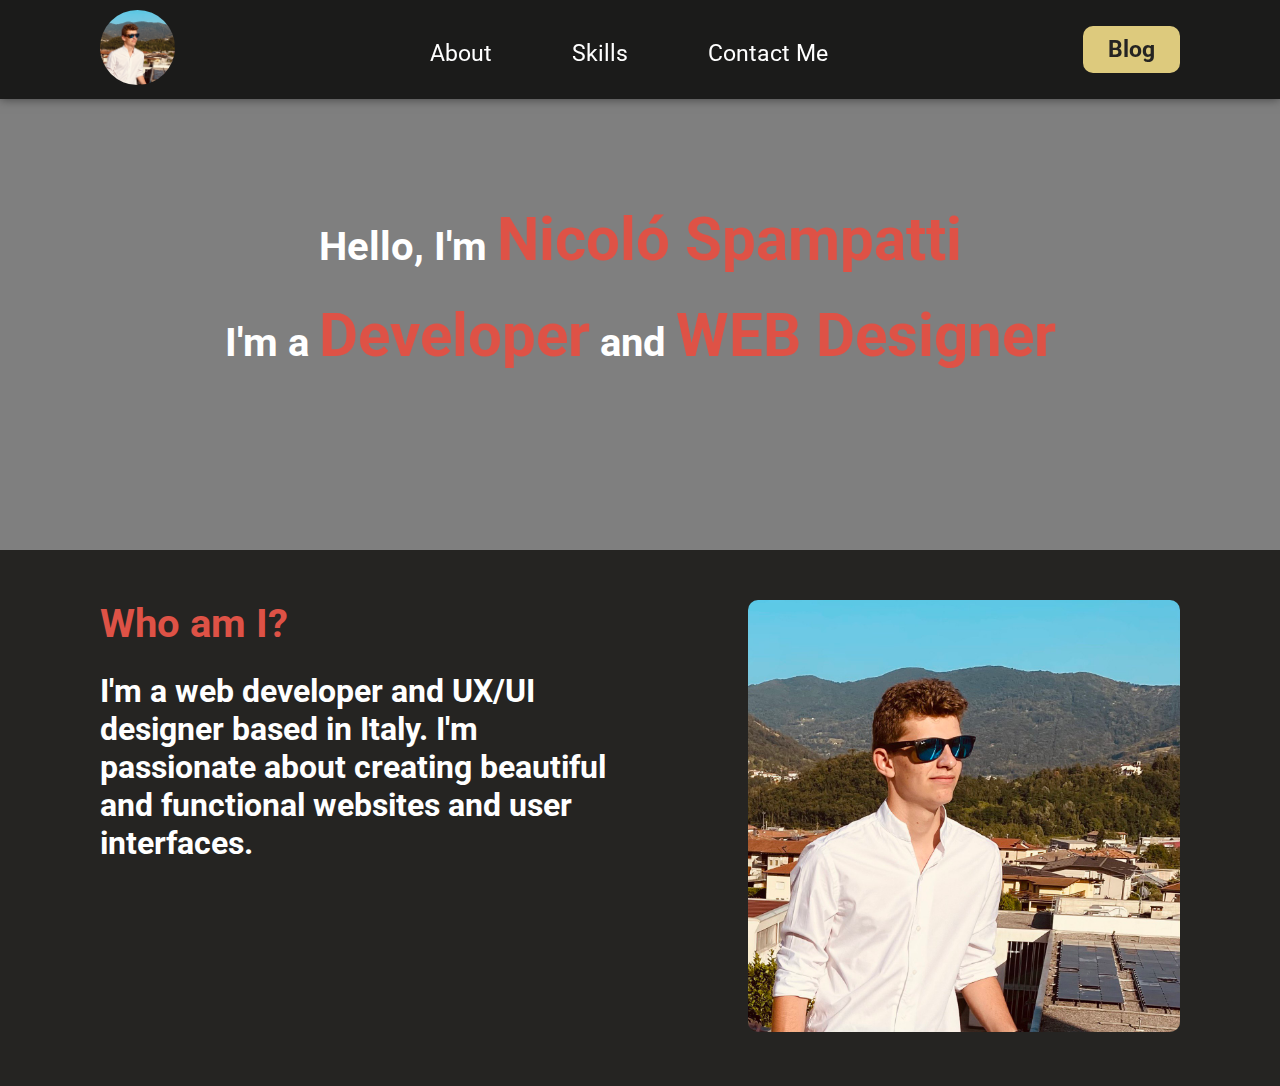
==== index.html @ 799b4be4 "Add files via upload" ====
<!DOCTYPE html>
<html lang="en">
<head>
    <meta charset="UTF-8">
    <meta http-equiv="X-UA-Compatible" content="IE=edge">
    <meta name="viewport" content="width=device-width, initial-scale=1.0">
    <title>Portfolio</title>

    <!--CSS Stylesheet-->
    <link rel="stylesheet" href="./style.css">
    <link rel="preconnect" href="https://fonts.googleapis.com">
    <link rel="preconnect" href="https://fonts.gstatic.com" crossorigin>
    <link href="https://fonts.googleapis.com/css2?family=Roboto:ital,wght@0,100;0,300;0,400;0,500;0,700;0,900;1,100;1,300;1,400;1,500;1,700;1,900&display=swap" rel="stylesheet">
    
    
</head>
<body>
    
    <div class="header">
        <div class="header-content">
            <div class="header-logo">
                <img src="./assets/IMG/profile.jpg" alt="profile pictures">
            </div>

            

            <div class="header-link">
                <h1><a href="">About</a></h1>
                <h1><a href="">Skills</a></h1>
                <h1><a href="">Contact Me</a></h1>
            </div>
            <div class="header-btn">
                <a href="">Blog</a>
            </div>
            
        </div>

        <h1 class="header-title">PORTFOLIO</h1>
        <div class="menu-btn">
            <div class="menu-btn_burger"></div>
        </div>
        <!--javascript open id to burger-->
        
        

        </div>
    </div>

    <!--Burger responsive-->
    <div class="full-menu">
        <div class="menu-links">
            <h1><a href="">About</a></h1>
            <h1><a href="">Skills</a></h1>
            <h1><a href="">Contact Me</a></h1>
            <h1><a href="">Blog</a></h1>
        </div>
    </div>

    

    <!--Page content-->
    <div class="container">
        <div class="hero">
            <!--Hero video-->
            <video autoplay loop muted>
                <source src="./assets/video/hero.mp4" type="video/mp4">
            </video>
            <div class="dark-blur"></div>
            <div class="hero-content">
                <h1>Hello, I'm <span id="important">Nicoló Spampatti</span></h1>
                <h1>I'm a <span id="important">Developer</span> and <span id="important">WEB Designer</span></h1>
            </div>
        </div>

        <div class="page-content" id="second" >
            <div class="about">
                <div class="about-left">
                    <h1 id="about-title">Who am I?</h1>
                    <h1 id="about-txt">
                        I'm a web developer and UX/UI designer based in Italy. I'm passionate about creating beautiful and functional websites and user interfaces.
                    </h1>
                </div>
                <div class="about-right">
                    <img src="./assets/IMG/profile.jpg" alt="profile pictures">
                </div>
            </div> 
        </div>
    </div>
    <script src="./main.js"></script>

</body>
</html>
---- style.css ----
*{
    margin: 0px;
    padding: 0px;
    font-family: 'Roboto', sans-serif;

    --red-color: #DE5246;
    --dark-black-color: #1b1b1a;
    --black-color: #252422;
    --yellow-color: #DDCA7D;
    --blue-color: #4285F4;
}

a{
    text-decoration: none;
}

.header{
    background-color: var(--dark-black-color);
    width: 100%;
    justify-content: space-between;
    align-items: center;
    position: fixed;
    z-index: 5;
    /*box shadow*/
    box-shadow: 0px 0px 10px rgba(0,0,0,0.5);
}

.header-content{
    padding: 10px 200px;
    display: flex;
    justify-content: space-between;
    align-items: center;

}

.header-link{
    display: flex;
    align-items: center;
}


.header-link a {
    color: #fff;
    font-size: 23px;
    font-weight: 400;
    margin: 0px 40px;
}

.header-link a:hover{
    border-bottom: 3px solid var(--red-color);
}

.header-logo img{
    width: 75px;
    height: 75px;
    border-radius: 50%;
}

.header-btn a{
    transition: 200ms;
    padding: 10px 25px;
    background-color: var(--yellow-color);
    color: var(--black-color);
    border-radius: 10px;
    font-size: 23px;
    font-weight: bold;
}

.header-btn a:hover{
    transition: 200ms;
    background-color: var(--red-color);
    color: #fff;
}

.menu-btn{
    display: none;
}

.header-title{
    display: none;
}

.full-menu{
    display: none;
}

/*Page content*/
.container{
    width: 100%;
    background-color: var(--black-color);
    position: absolute;
}

.hero video{
    width: 100%;
    height: 600px;
    object-fit: cover;
    position: absolute;
    z-index: 0;
    filter: blur(8px);
    -webkit-filter: blur(8px);
}

.dark-blur{
    position: absolute;
    z-index: 1;
    width: 100%;
    height: 600px;
    background-color: rgba(0,0,0,0.5);
}

.hero-content{
    width: 100%;
    height: 600px;
    position: absolute;
    z-index: 3;
    display: flex;
    justify-content: center;
    align-items: center;
    color: #fff;
    flex-direction: column;
}

.hero-content h1{
    font-size: 40px;
    margin-bottom: 25px;
}
#important{
    font-size: 60px;
    font-weight: bold;
    color: var(--red-color);
    
}
#second{
    position: absolute;
    z-index: 3;
    margin-top: 550px;
    background-color: var(--black-color);
    color: #fff;
}

.page-content{
    padding: 10px 200px;
}

#black{
    background-color: var(--black-color);
    color: #fff;
}

.about{
    padding: 40px 0px;
    display: flex;
    justify-content: space-between;
}

.about #about-title{
    font-size: 40px;
    font-weight: bold;
    margin-bottom: 25px;
    color: var(--red-color);
}

.about-left{
    width: 50%;
}

.about-right{
    width: 50%;
    text-align: right;
}

.about-right img{
    object-fit: cover;
    width: 80%;
    height: auto;
    border-radius: 10px;	
}

@media screen and (max-width: 1300px) {
    .header-content{
        padding: 10px 100px;
    }

    .page-content{
        padding: 10px 100px;
    }
}

@media screen and (max-width: 1150px) {
    .header-content{
        padding: 10px 20px;
    }

    .page-content{
        padding: 10px 20px;
    }

    .hero-content h1{
        font-size: 30px;
    }

    #important{
        font-size: 50px;
    }

    h1{
        font-size: 30px;
    }
}

@media screen and (max-width: 900px){

    .header{
        display: flex;
        justify-content: space-between;
    }

    .header-content{
        padding: 10px 20px;
    }

    .page-content{
        padding: 10px 20px;
    }

    .header-title{
        display: block;
        color: #fff;
        width: 100%;
        text-align: center;
    }

    .header-link{
        display: none;
    }
    .header-btn{
        display: none;
    }

    .menu-btn{
        display: block;
        display: flex;
        justify-content: center;
        align-items: center;
        width: 80px;
        height: 80px;
        cursor: pointer;
        transition: all .5s ease-in-out;
        margin-right: 20px;
    }

    .menu-btn_burger{
        width: 50px;
        height: 6px;
        background-color: var(--yellow-color);
        border-radius: 5px;
        transition: all .5s ease-in-out;
    }

    .menu-btn_burger::before,
    .menu-btn_burger::after{
        content: '';
        position: absolute;
        width: 50px;
        height: 6px;
        background-color: var(--yellow-color);
        border-radius: 5px;
        transition: all .5s ease-in-out;
    }

    .menu-btn_burger::before{
        transform: translateY(-16px);
    }

    .menu-btn_burger::after{
        transform: translateY(16px);
    }

    /*ANIMATION*/
    .menu-btn.open .menu-btn_burger{
        transform: translateX(-50px);
        background: transparent;
    }

    .menu-btn.open .menu-btn_burger::before{
        transform: rotate(45deg) translate(35px, -35px);
    }

    .menu-btn.open .menu-btn_burger::after{
        transform: rotate(-45deg) translate(35px, 35px);
    }

    .full-menu.open{

        display: block;
        position: relative;
        z-index: 4;
        width: 100%;
        height: 100vh;
        background-color: var(--yellow-color);
        animation: fadeIn 300ms;
        text-align: center;
    }

    .menu-links{
        display: flex;
        align-items: center;
        justify-content: center;
        width: 100%;
        height: 100vh;
        flex-direction: column;
        transition: all .5s ease-in-out;
    }

    .container.hide{
        display: none;
    }

    .container.hide #second{
        display: none;
    }

    .menu-links h1{
        margin: 20px 0px;
        font-size: 30px;
    }

    .menu-links a{
        color: var(--black-color);
    }

    @keyframes fadeIn{
        from{
            background-color: var(--black-color);
        }
        to{
            background-color: var(--yellow-color);
        }
    }
    

    /*page content*/
    .hero-content{
        height: 450px;
    }

    .hero video{
        height: 400px;
    }

    .hero .dark-blur{
        height: 400px;
    }

    #second{
        margin-top: 360px;
    }

    .hero-content h1{
        font-size: 20px;
    }

    #important{
        font-size: 24px;
    }
    
    h1{
        /*font size responsive */
        font-size: 20px;

    }

    .about{
        display: flex;
        flex-direction: column;
    }

    .about-left{
        width: 100%;
        text-align: justify;
    }

    .about-left #about-title{
        
        font-size: 40px;
    }

    .about-left #about-txt{
        font-size: 25px;
    }

    .about-right{
        width: 100%;
        text-align: center;
        margin-top: 20px;
    }

}
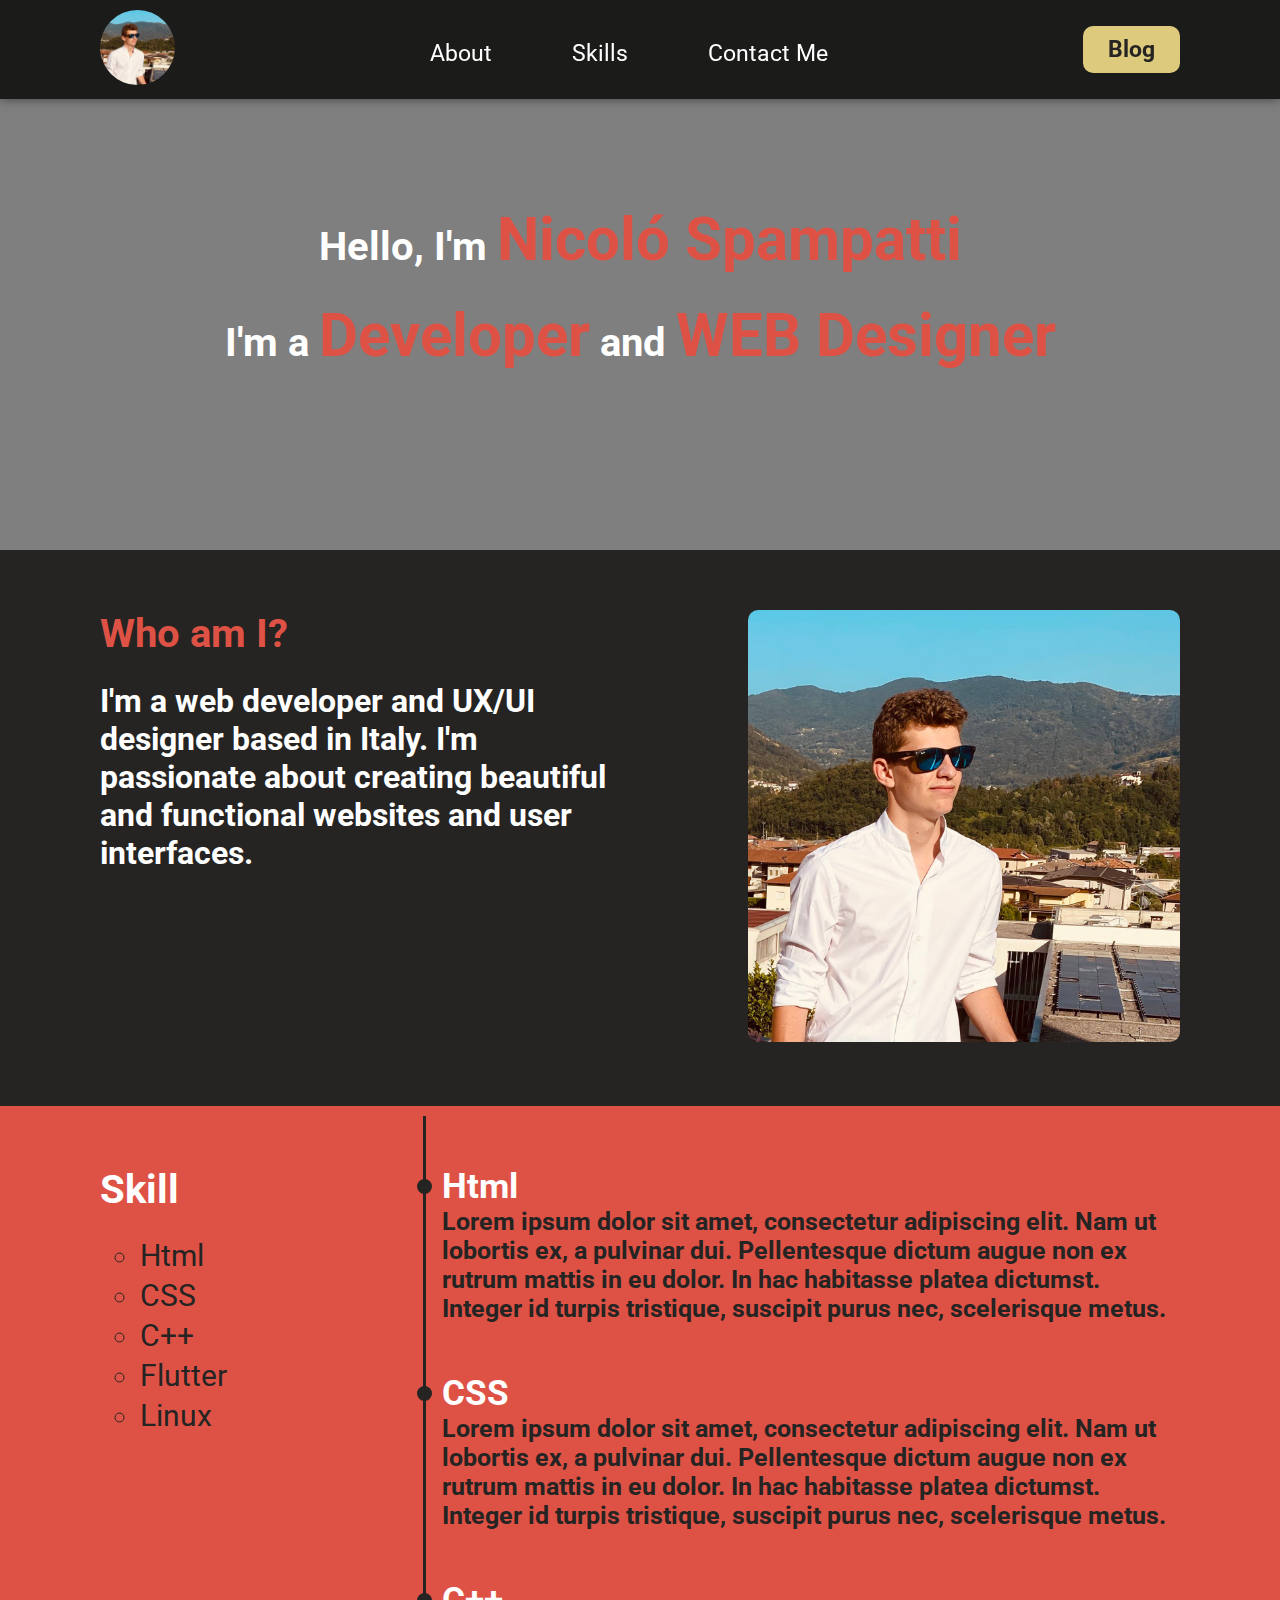
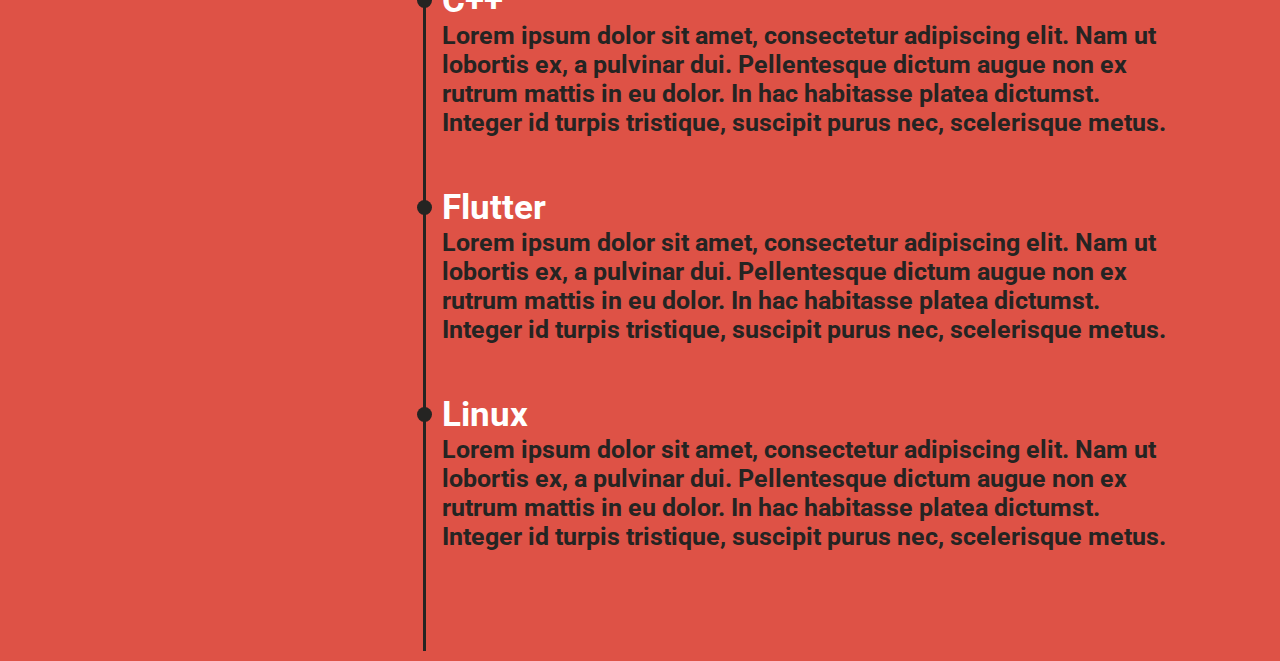
==== commit 411127a6: "added skill container" ====
--- a/index.html
+++ b/index.html
@@ -59,20 +59,20 @@
     
 
     <!--Page content-->
+    <div class="hero">
+        <!--Hero video-->
+        <video autoplay loop muted>
+            <source src="./assets/video/hero.mp4" type="video/mp4">
+        </video>
+        <div class="dark-blur"></div>
+        <div class="hero-content">
+            <h1>Hello, I'm <span id="important">Nicoló Spampatti</span></h1>
+            <h1>I'm a <span id="important">Developer</span> and <span id="important">WEB Designer</span></h1>
+        </div>
+    </div>
+
     <div class="container">
-        <div class="hero">
-            <!--Hero video-->
-            <video autoplay loop muted>
-                <source src="./assets/video/hero.mp4" type="video/mp4">
-            </video>
-            <div class="dark-blur"></div>
-            <div class="hero-content">
-                <h1>Hello, I'm <span id="important">Nicoló Spampatti</span></h1>
-                <h1>I'm a <span id="important">Developer</span> and <span id="important">WEB Designer</span></h1>
-            </div>
-        </div>
-
-        <div class="page-content" id="second" >
+        <div class="page-content" id="black">
             <div class="about">
                 <div class="about-left">
                     <h1 id="about-title">Who am I?</h1>
@@ -85,6 +85,67 @@
                 </div>
             </div> 
         </div>
+
+        <div class="page-content" id="red">
+            <div class="skill">
+                <div class="skill-left">
+                    <h1 id="skill-title">Skill</h1>
+                    <ul class="skill-menu">
+                        <li><a href="">Html</a></li>
+                        <li><a href="">CSS</a></li>
+                        <li><a href="">C++</a></li>
+                        <li><a href="">Flutter</a></li>
+                        <li><a href="">Linux</a></li>
+                    </ul>
+                </div>
+                <div class="skill-right">
+                    <div class="content-skill">
+                        <div class="skill-content-title">
+                            <div class="circle"></div>
+                            <h1>Html</h1>
+                        </div>
+                        
+                        <h1>Lorem ipsum dolor sit amet, consectetur adipiscing elit. Nam ut lobortis ex, a pulvinar dui. Pellentesque dictum augue non ex rutrum mattis in eu dolor. In hac habitasse platea dictumst. Integer id turpis tristique, suscipit purus nec, scelerisque metus.</h1>
+                    </div>
+
+                    <div class="content-skill">
+                        <div class="skill-content-title">
+                            <div class="circle"></div>
+                            <h1>CSS</h1>
+                        </div>
+                        
+                        <h1>Lorem ipsum dolor sit amet, consectetur adipiscing elit. Nam ut lobortis ex, a pulvinar dui. Pellentesque dictum augue non ex rutrum mattis in eu dolor. In hac habitasse platea dictumst. Integer id turpis tristique, suscipit purus nec, scelerisque metus.</h1>
+                    </div>
+
+                    <div class="content-skill">
+                        <div class="skill-content-title">
+                            <div class="circle"></div>
+                            <h1>C++</h1>
+                        </div>
+                        
+                        <h1>Lorem ipsum dolor sit amet, consectetur adipiscing elit. Nam ut lobortis ex, a pulvinar dui. Pellentesque dictum augue non ex rutrum mattis in eu dolor. In hac habitasse platea dictumst. Integer id turpis tristique, suscipit purus nec, scelerisque metus.</h1>
+                    </div>
+
+                    <div class="content-skill">
+                        <div class="skill-content-title">
+                            <div class="circle"></div>
+                            <h1>Flutter</h1>
+                        </div>
+                        
+                        <h1>Lorem ipsum dolor sit amet, consectetur adipiscing elit. Nam ut lobortis ex, a pulvinar dui. Pellentesque dictum augue non ex rutrum mattis in eu dolor. In hac habitasse platea dictumst. Integer id turpis tristique, suscipit purus nec, scelerisque metus.</h1>
+                    </div>
+
+                    <div class="content-skill">
+                        <div class="skill-content-title">
+                            <div class="circle"></div>
+                            <h1>Linux</h1>
+                        </div>
+                        
+                        <h1>Lorem ipsum dolor sit amet, consectetur adipiscing elit. Nam ut lobortis ex, a pulvinar dui. Pellentesque dictum augue non ex rutrum mattis in eu dolor. In hac habitasse platea dictumst. Integer id turpis tristique, suscipit purus nec, scelerisque metus.</h1>
+                    </div>
+                </div>
+            </div>
+        </div>
     </div>
     <script src="./main.js"></script>
 
--- a/style.css
+++ b/style.css
@@ -1,4 +1,4 @@
-*{
+* {
     margin: 0px;
     padding: 0px;
     font-family: 'Roboto', sans-serif;
@@ -10,11 +10,34 @@
     --blue-color: #4285F4;
 }
 
-a{
+::-webkit-scrollbar {
+    width: 12px;
+
+}
+
+/* Track */
+::-webkit-scrollbar-track {
+    background: var(--yellow-color);
+
+}
+
+/* Handle */
+::-webkit-scrollbar-thumb {
+    background: var(--dark-black-color);
+
+}
+
+/* Handle on hover */
+::-webkit-scrollbar-thumb:hover {
+    background: #000;
+}
+
+
+a {
     text-decoration: none;
 }
 
-.header{
+.header {
     background-color: var(--dark-black-color);
     width: 100%;
     justify-content: space-between;
@@ -22,10 +45,10 @@
     position: fixed;
     z-index: 5;
     /*box shadow*/
-    box-shadow: 0px 0px 10px rgba(0,0,0,0.5);
-}
-
-.header-content{
+    box-shadow: 0px 0px 10px rgba(0, 0, 0, 0.5);
+}
+
+.header-content {
     padding: 10px 200px;
     display: flex;
     justify-content: space-between;
@@ -33,7 +56,7 @@
 
 }
 
-.header-link{
+.header-link {
     display: flex;
     align-items: center;
 }
@@ -46,17 +69,17 @@
     margin: 0px 40px;
 }
 
-.header-link a:hover{
+.header-link a:hover {
     border-bottom: 3px solid var(--red-color);
 }
 
-.header-logo img{
+.header-logo img {
     width: 75px;
     height: 75px;
     border-radius: 50%;
 }
 
-.header-btn a{
+.header-btn a {
     transition: 200ms;
     padding: 10px 25px;
     background-color: var(--yellow-color);
@@ -66,32 +89,32 @@
     font-weight: bold;
 }
 
-.header-btn a:hover{
+.header-btn a:hover {
     transition: 200ms;
     background-color: var(--red-color);
     color: #fff;
 }
 
-.menu-btn{
+.menu-btn {
     display: none;
 }
 
-.header-title{
+.header-title {
     display: none;
 }
 
-.full-menu{
+.full-menu {
     display: none;
 }
 
 /*Page content*/
-.container{
+.container {
     width: 100%;
     background-color: var(--black-color);
     position: absolute;
 }
 
-.hero video{
+.hero video {
     width: 100%;
     height: 600px;
     object-fit: cover;
@@ -101,15 +124,15 @@
     -webkit-filter: blur(8px);
 }
 
-.dark-blur{
+.dark-blur {
     position: absolute;
     z-index: 1;
     width: 100%;
     height: 600px;
-    background-color: rgba(0,0,0,0.5);
-}
-
-.hero-content{
+    background-color: rgba(0, 0, 0, 0.5);
+}
+
+.hero-content {
     width: 100%;
     height: 600px;
     position: absolute;
@@ -121,124 +144,204 @@
     flex-direction: column;
 }
 
-.hero-content h1{
+.hero-content h1 {
     font-size: 40px;
     margin-bottom: 25px;
 }
-#important{
+
+#important {
     font-size: 60px;
     font-weight: bold;
     color: var(--red-color);
-    
-}
-#second{
+
+}
+
+.container {
     position: absolute;
     z-index: 3;
     margin-top: 550px;
+}
+
+#black {
     background-color: var(--black-color);
     color: #fff;
 }
 
-.page-content{
-    padding: 10px 200px;
-}
-
-#black{
+#red {
+    background-color: var(--red-color);
+    color: var(--black-color);
+}
+
+.page-content {
+    padding: 0px 200px;
+}
+
+#black {
     background-color: var(--black-color);
     color: #fff;
 }
 
-.about{
-    padding: 40px 0px;
+.about {
+    padding: 50px 0px;
     display: flex;
     justify-content: space-between;
 }
 
-.about #about-title{
+.about #about-title {
     font-size: 40px;
     font-weight: bold;
     margin-bottom: 25px;
     color: var(--red-color);
 }
 
-.about-left{
+.about-left {
     width: 50%;
 }
 
-.about-right{
+.about-right {
     width: 50%;
     text-align: right;
 }
 
-.about-right img{
+.about-right img {
     object-fit: cover;
     width: 80%;
     height: auto;
-    border-radius: 10px;	
+    border-radius: 10px;
+}
+
+#skill-title {
+    font-size: 40px;
+    font-weight: bold;
+    margin-bottom: 25px;
+    color: #fff;
+}
+
+.skill {
+    display: flex;
+}
+
+.skill-left {
+    width: 30%;
+    padding: 50px 0px;
+}
+
+.skill-menu li {
+    font-size: 30px;
+    font-weight: 400;
+    margin: 5px 40px;
+    list-style-type: circle;
+}
+
+.skill-menu a {
+    color: var(--black-color);
+}
+
+.skill-menu li:hover {
+    list-style-type: disc;
+    text-decoration: underline;
+}
+
+.skill-right {
+    width: 70%;
+    /*left border dark*/
+    border-left: 3px solid var(--black-color);
+    padding: 50px 0px;
+}
+
+.skill-right h1 {
+    font-size: 25px;
+    margin-left: 16px;
+}
+
+.skill-content-title {
+    display: flex;
+    align-items: center;
+    position: relative;
+    right: 9px;
+}
+
+.circle {
+    width: 15px;
+    height: 15px;
+    background-color: var(--black-color);
+    border-radius: 50%;
+}
+
+.skill-content-title h1{
+    font-size: 35px;
+    font-weight: bold;
+    color: #fff;
+    margin-left: 10px;
+}
+
+.content-skill{
+    margin-bottom: 50px;
 }
 
 @media screen and (max-width: 1300px) {
-    .header-content{
+    .header-content {
         padding: 10px 100px;
     }
 
-    .page-content{
+    .page-content {
         padding: 10px 100px;
     }
 }
 
 @media screen and (max-width: 1150px) {
-    .header-content{
+    .header-content {
         padding: 10px 20px;
     }
 
-    .page-content{
+    .page-content {
         padding: 10px 20px;
     }
 
-    .hero-content h1{
+    .hero-content h1 {
         font-size: 30px;
     }
 
-    #important{
+    #important {
         font-size: 50px;
     }
 
-    h1{
+    h1 {
         font-size: 30px;
     }
 }
 
-@media screen and (max-width: 900px){
-
-    .header{
+@media screen and (max-width: 900px) {
+
+    .header {
         display: flex;
         justify-content: space-between;
     }
 
-    .header-content{
+    .header-content {
         padding: 10px 20px;
     }
 
-    .page-content{
+    .page-content {
         padding: 10px 20px;
     }
 
-    .header-title{
+    .header-title {
         display: block;
         color: #fff;
         width: 100%;
         text-align: center;
     }
 
-    .header-link{
+    .header-link {
         display: none;
     }
-    .header-btn{
+
+    .header-btn {
         display: none;
     }
 
-    .menu-btn{
+    .menu-btn {
         display: block;
         display: flex;
         justify-content: center;
@@ -248,9 +351,10 @@
         cursor: pointer;
         transition: all .5s ease-in-out;
         margin-right: 20px;
-    }
-
-    .menu-btn_burger{
+        margin-left: 20px;
+    }
+
+    .menu-btn_burger {
         width: 50px;
         height: 6px;
         background-color: var(--yellow-color);
@@ -259,7 +363,7 @@
     }
 
     .menu-btn_burger::before,
-    .menu-btn_burger::after{
+    .menu-btn_burger::after {
         content: '';
         position: absolute;
         width: 50px;
@@ -269,29 +373,29 @@
         transition: all .5s ease-in-out;
     }
 
-    .menu-btn_burger::before{
+    .menu-btn_burger::before {
         transform: translateY(-16px);
     }
 
-    .menu-btn_burger::after{
+    .menu-btn_burger::after {
         transform: translateY(16px);
     }
 
     /*ANIMATION*/
-    .menu-btn.open .menu-btn_burger{
+    .menu-btn.open .menu-btn_burger {
         transform: translateX(-50px);
         background: transparent;
     }
 
-    .menu-btn.open .menu-btn_burger::before{
+    .menu-btn.open .menu-btn_burger::before {
         transform: rotate(45deg) translate(35px, -35px);
     }
 
-    .menu-btn.open .menu-btn_burger::after{
+    .menu-btn.open .menu-btn_burger::after {
         transform: rotate(-45deg) translate(35px, 35px);
     }
 
-    .full-menu.open{
+    .full-menu.open {
 
         display: block;
         position: relative;
@@ -303,7 +407,7 @@
         text-align: center;
     }
 
-    .menu-links{
+    .menu-links {
         display: flex;
         align-items: center;
         justify-content: center;
@@ -313,87 +417,130 @@
         transition: all .5s ease-in-out;
     }
 
-    .container.hide{
+    .container.hide {
         display: none;
     }
 
-    .container.hide #second{
+    .container.hide #second {
         display: none;
     }
 
-    .menu-links h1{
+    .menu-links h1 {
         margin: 20px 0px;
         font-size: 30px;
     }
 
-    .menu-links a{
+    .menu-links a {
         color: var(--black-color);
     }
 
-    @keyframes fadeIn{
-        from{
+    @keyframes fadeIn {
+        from {
             background-color: var(--black-color);
         }
-        to{
+
+        to {
             background-color: var(--yellow-color);
         }
     }
-    
+
 
     /*page content*/
-    .hero-content{
+    .hero-content {
         height: 450px;
     }
 
-    .hero video{
+    .hero video {
         height: 400px;
     }
 
-    .hero .dark-blur{
+    .hero .dark-blur {
         height: 400px;
     }
 
-    #second{
+    .container {
         margin-top: 360px;
     }
 
-    .hero-content h1{
+    .hero-content h1 {
         font-size: 20px;
     }
 
-    #important{
+    #important {
         font-size: 24px;
     }
-    
-    h1{
-        /*font size responsive */
-        font-size: 20px;
-
-    }
-
-    .about{
+
+
+    .about {
         display: flex;
         flex-direction: column;
     }
 
-    .about-left{
+    .about-left {
         width: 100%;
         text-align: justify;
     }
 
-    .about-left #about-title{
-        
+    .about-left #about-title {
         font-size: 40px;
     }
 
-    .about-left #about-txt{
+    .about-left #about-txt {
         font-size: 25px;
     }
 
-    .about-right{
+    .about-right {
         width: 100%;
         text-align: center;
         margin-top: 20px;
     }
 
+    .header-title {
+        text-align: center;
+        font-size: 30px;
+    }
+
+    .hero.hide {
+        display: none;
+    }
+
+    .skill{
+        display: flex;
+        flex-direction: column;
+        margin-top: -10px;
+    }
+
+    .skill-left {
+        width: 100%;
+        text-align: justify;
+    }
+
+    .skill-right{
+        width: 100%;
+        padding: 0px;
+    }
+
+    .skill-right h1{
+        font-size: 20px;
+    }
+
+    .skill-content-title h1{
+        font-size: 30px;
+    }
+    .skill-menu{
+        display: none;
+    }
+    .skill-left{
+        text-align: center;
+        padding-bottom: 10px;
+        /*left border*/
+        border-left: 3px solid var(--black-color);
+    }
+    .skill-left #skill-title{
+        font-size: 50px;
+    }
+
+
+
+
 }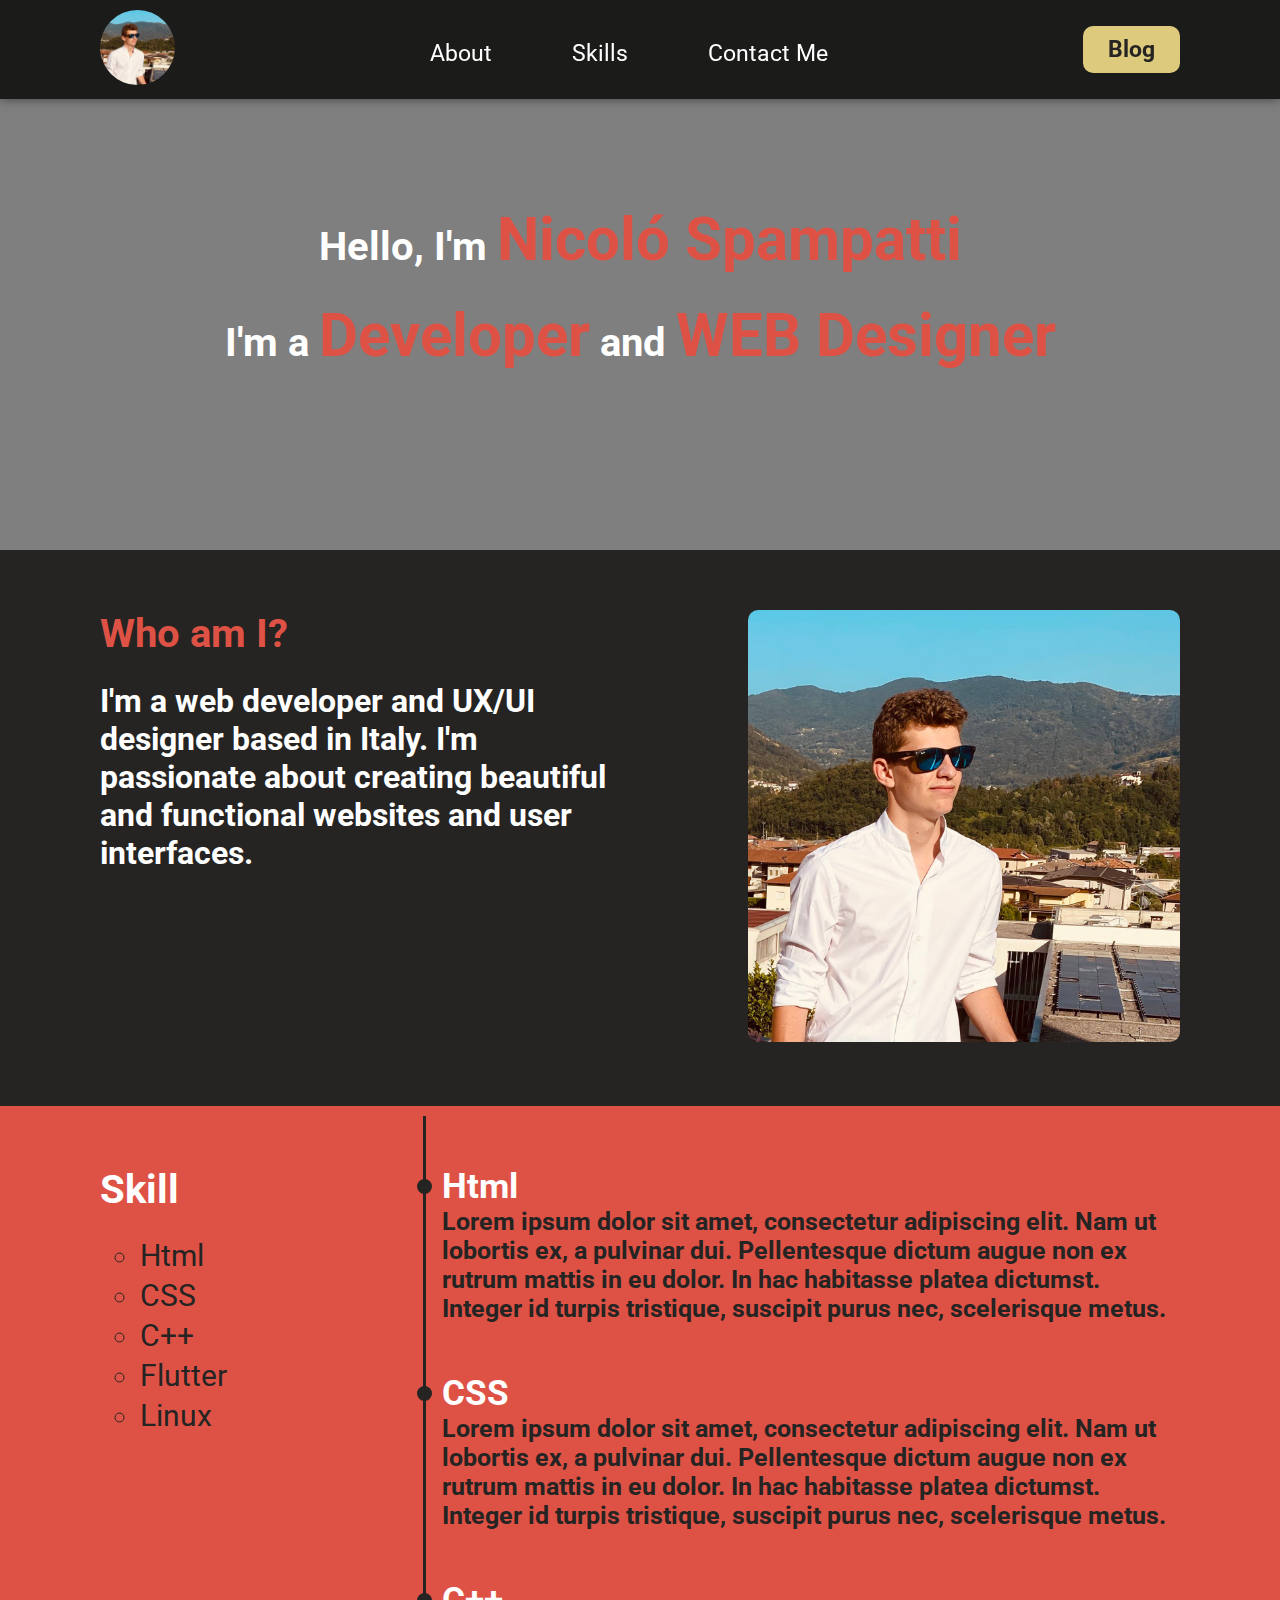
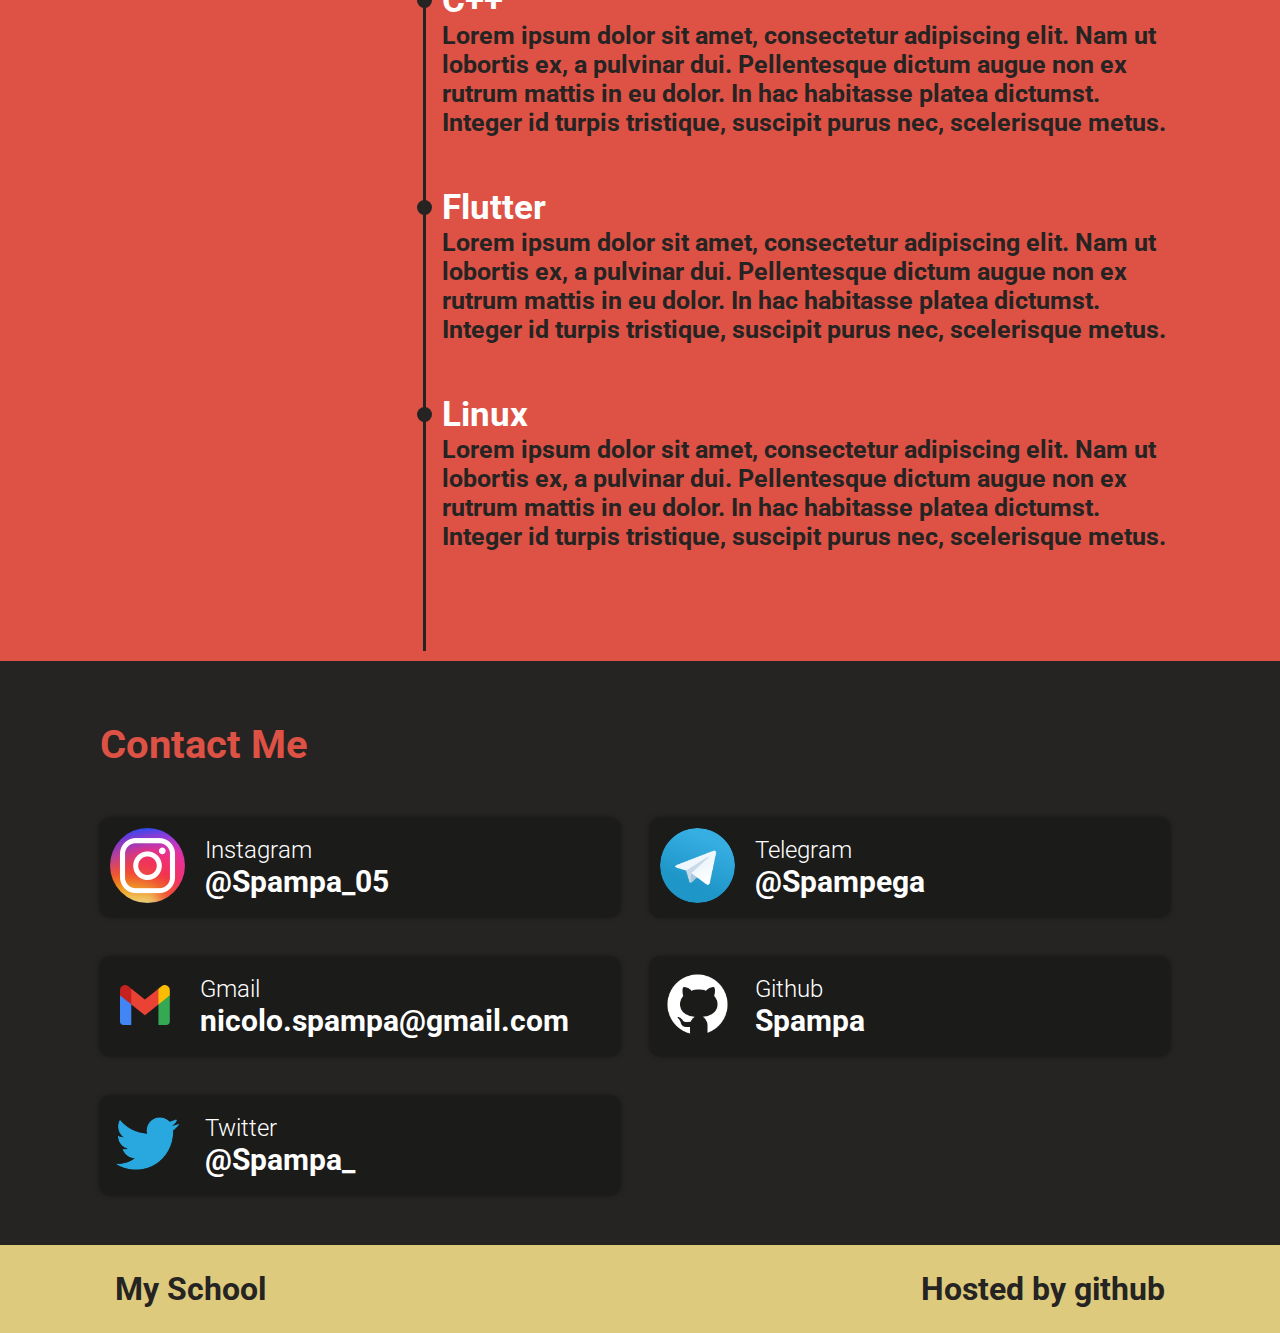
==== commit cc97d34e: "Add files via upload" ====
--- a/index.html
+++ b/index.html
@@ -25,9 +25,9 @@
             
 
             <div class="header-link">
-                <h1><a href="">About</a></h1>
-                <h1><a href="">Skills</a></h1>
-                <h1><a href="">Contact Me</a></h1>
+                <h1><a href="#about-anchor">About</a></h1>
+                <h1><a href="#skill-anchor">Skills</a></h1>
+                <h1><a href="#contact-anchor">Contact Me</a></h1>
             </div>
             <div class="header-btn">
                 <a href="">Blog</a>
@@ -49,9 +49,9 @@
     <!--Burger responsive-->
     <div class="full-menu">
         <div class="menu-links">
-            <h1><a href="">About</a></h1>
-            <h1><a href="">Skills</a></h1>
-            <h1><a href="">Contact Me</a></h1>
+            <h1><a href="#about-anchor">About</a></h1>
+            <h1><a href="#skill-anchor">Skills</a></h1>
+            <h1><a href="#contact-anchor">Contact Me</a></h1>
             <h1><a href="">Blog</a></h1>
         </div>
     </div>
@@ -72,6 +72,8 @@
     </div>
 
     <div class="container">
+        
+        <div class="anchor" id="about-anchor"></div>
         <div class="page-content" id="black">
             <div class="about">
                 <div class="about-left">
@@ -86,6 +88,7 @@
             </div> 
         </div>
 
+        <div class="anchor" id="skill-anchor"></div>
         <div class="page-content" id="red">
             <div class="skill">
                 <div class="skill-left">
@@ -146,7 +149,82 @@
                 </div>
             </div>
         </div>
-    </div>
+
+        <div class="anchor" id="contact-anchor"></div>
+        <div class="page-content" id="black">
+            <div class="contact">
+                <h1 id="contact-title">Contact Me</h1>
+            </div>
+            <div class="container-box">
+                <div class="link-box">
+                    <div class="box-left">
+                        <img src="./assets/IMG/igLogo.png" alt="instagram Spampa_05">
+                    </div>
+                    <div class="box-right">
+                        <h2>Instagram</h2>
+                        <h1>@Spampa_05</h1>
+                    </div>
+                </div>
+
+                <div class="link-box">
+                    <div class="box-left">
+                        <img src="./assets/IMG/telegramLogo.png" alt="telegram Spampa">
+                    </div>
+                    <div class="box-right">
+                        <h2>Telegram</h2>
+                        <h1>@Spampega</h1>
+                    </div>
+                </div>
+            </div>
+
+            <div class="container-box">
+                <div class="link-box">
+                    <div class="box-left">
+                        <img src="./assets/IMG/gmailLogo.png" alt="mail nicolo.spampa@gmail.com" id="gmail">
+                    </div>
+                    <div class="box-right">
+                        <h2>Gmail</h2>
+                        <h1 id="mail">nicolo.spampa@gmail.com</h1>
+                    </div>
+                </div>
+
+                <div class="link-box">
+                    <div class="box-left">
+                        <img src="./assets/IMG/github-logo.png" alt="github Spampa">
+                    </div>
+                    <div class="box-right">
+                        <h2>Github</h2>
+                        <h1>Spampa</h1>
+                    </div>
+                </div>
+            </div>
+
+            <div class="container-box">
+                <div class="link-box">
+                    <div class="box-left">
+                        <img src="./assets/IMG/twitterLogo.png" alt="twitter">
+                    </div>
+                    <div class="box-right">
+                        <h2>Twitter</h2>
+                        <h1>@Spampa_</h1>
+                    </div>
+                </div>
+            </div>
+
+            
+        </div>
+
+        <div class="page-content" id="yellow">
+            <footer>
+                <div class="footer-line" id="yellow">
+                    <h1>My School</h1>
+                    <h1>Hosted by github</h1>
+                </div>
+            </footer>
+        </div>
+    </div>
+
+    
     <script src="./main.js"></script>
 
 </body>
--- a/style.css
+++ b/style.css
@@ -8,6 +8,8 @@
     --black-color: #252422;
     --yellow-color: #DDCA7D;
     --blue-color: #4285F4;
+
+    scroll-behavior: smooth;
 }
 
 ::-webkit-scrollbar {
@@ -37,6 +39,10 @@
     text-decoration: none;
 }
 
+.anchor{
+    position: relative;
+    top: -60px;
+}
 .header {
     background-color: var(--dark-black-color);
     width: 100%;
@@ -277,6 +283,79 @@
 
 .content-skill{
     margin-bottom: 50px;
+}
+
+.contact{
+    padding: 50px 0px;
+}
+
+.contact #contact-title {
+    font-size: 40px;
+    font-weight: bold;
+    color: var(--red-color);
+}
+
+.container-box{
+    display: flex;
+    justify-content: space-between;
+    margin-bottom: 40px
+}
+
+.link-box{
+    display: flex;
+    align-items: center;
+    margin-right: 10px;
+}
+
+.box-left img{
+    width: 75px;
+    height: auto;
+    border-radius: 50%;
+    margin-right: 20px;
+}
+
+.box-right h2{
+    font-weight: 300;
+}
+
+.box-right h1{
+    font-size: 30px;
+}
+
+.link-box{
+    width: 500px;
+    border-radius: 10px;
+    padding: 10px;
+    background-color: var(--dark-black-color);
+    /*box-hadow*/
+    box-shadow: 0px 0px 5px rgba(0, 0, 0, 0.5);
+}
+.link-box:hover{
+    transition: 200ms;
+    background-color: #0f0f0f;
+}
+
+#gmail{
+    height: 40px;
+    width: 50px;
+    margin: 10px;
+    margin-right: 30px;
+    border-radius: 0px;
+}
+
+#yellow{
+    background-color: var(--yellow-color);
+    color:var(--black-color);
+}
+
+
+.footer-line{
+    display: flex;
+    justify-content: space-between;
+}
+
+footer{
+    padding: 15px;
 }
 
 @media screen and (max-width: 1300px) {
@@ -540,7 +619,19 @@
         font-size: 50px;
     }
 
-
-
+    .container-box{
+        width: 100%;
+        flex-direction: column;
+        margin-bottom: 5px;
+    }
+
+    .link-box{
+        width: 100%;
+        margin-bottom: 20px;
+    }
+
+    #mail{
+        font-size: 20px;
+    }
 
 }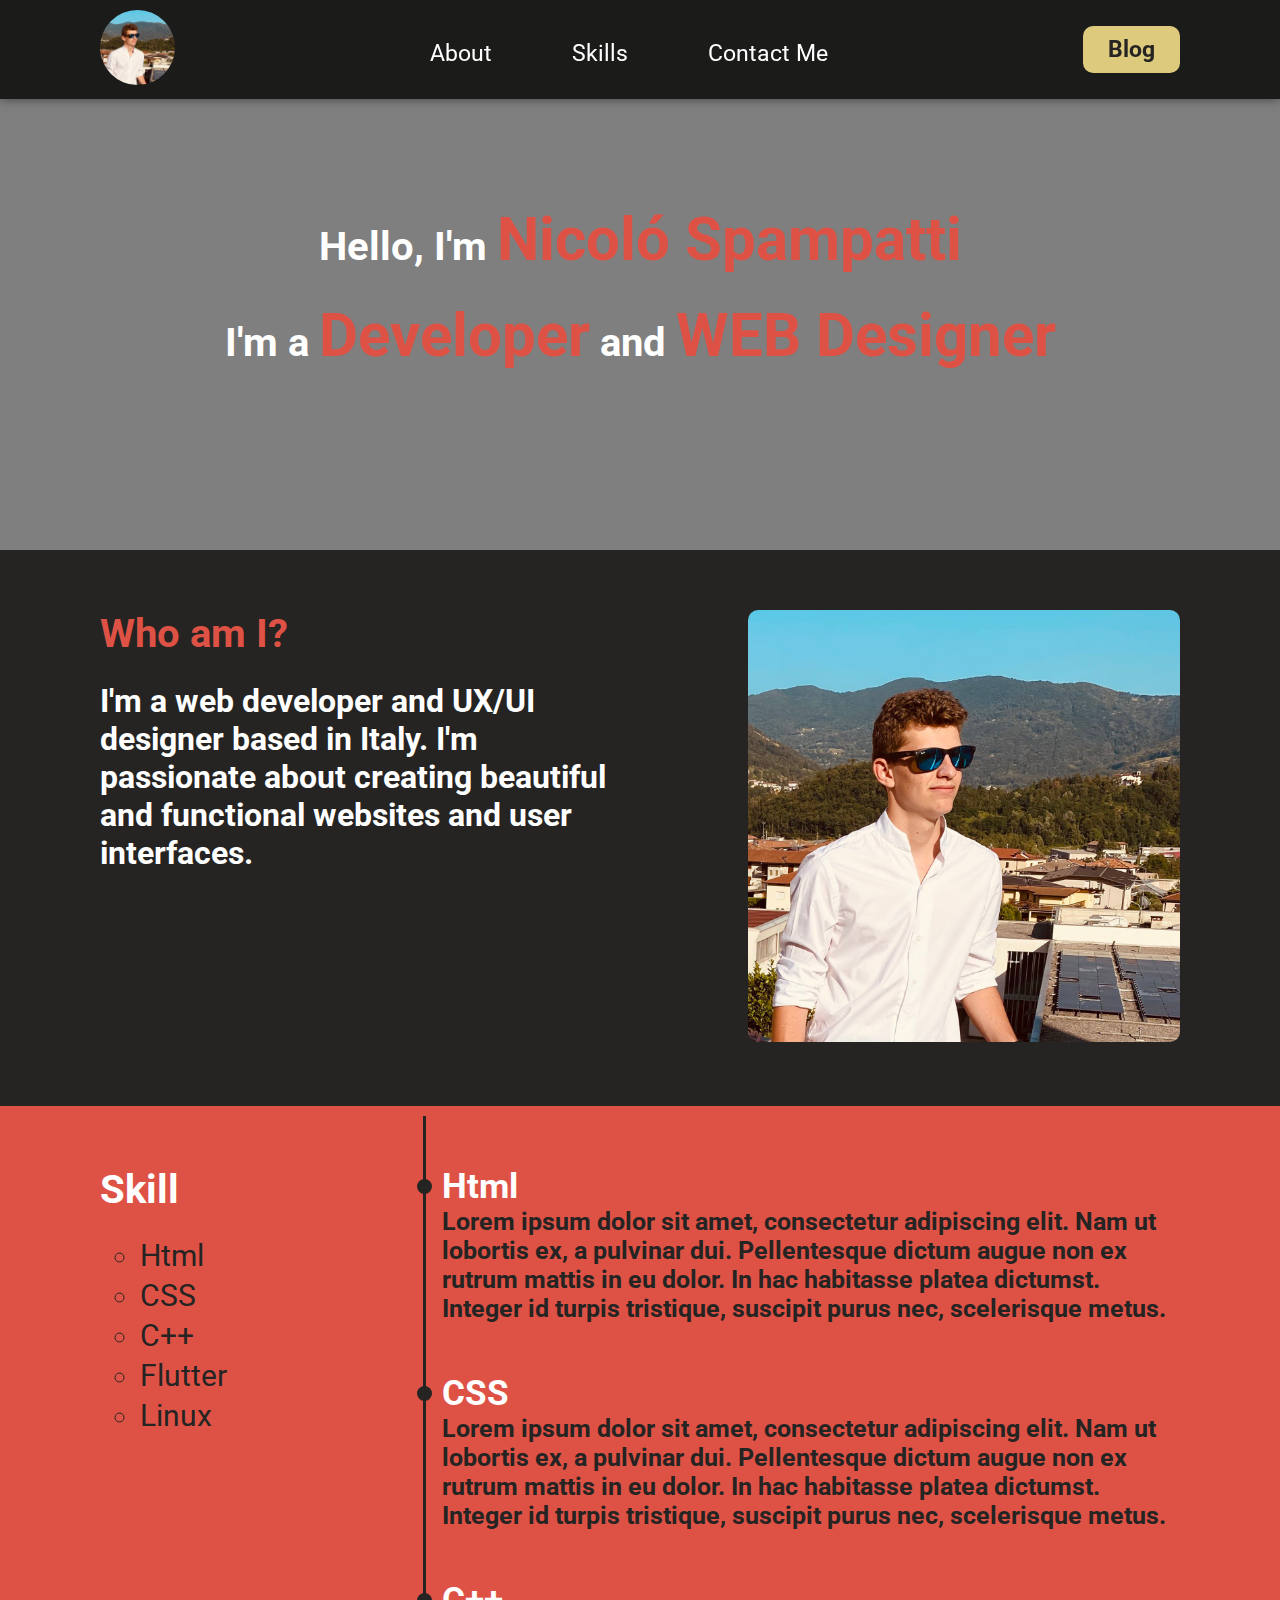
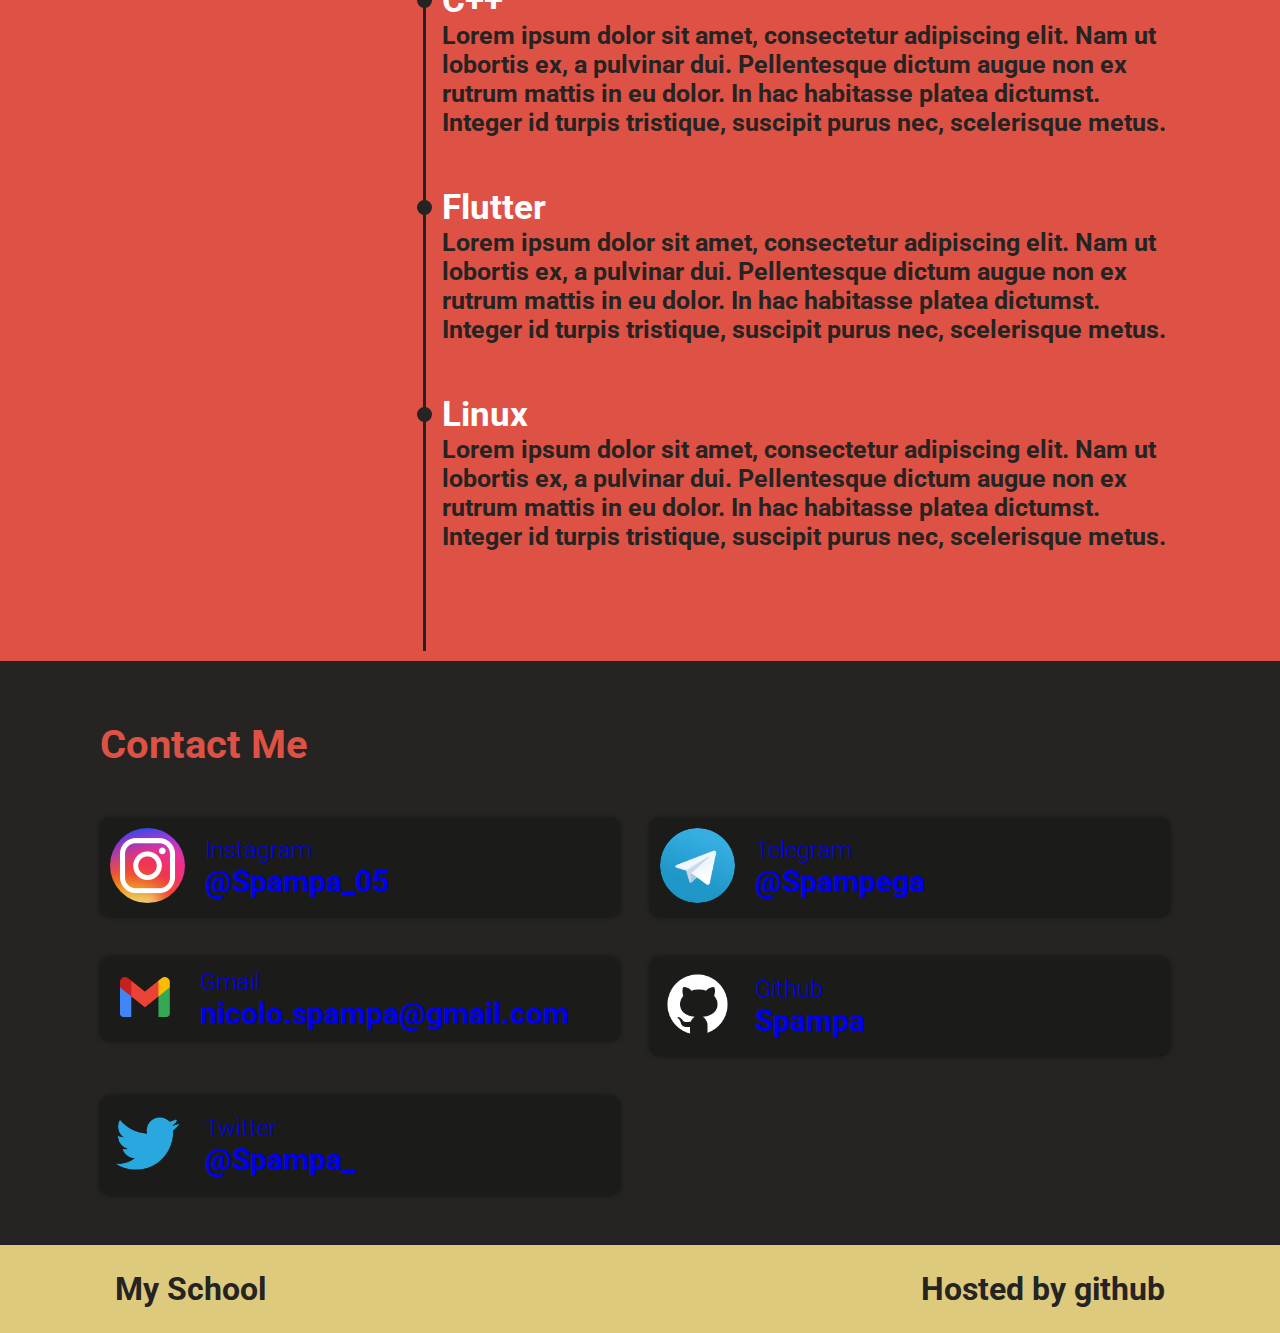
==== commit fa7fcbf1: "Add files via upload" ====
--- a/index.html
+++ b/index.html
@@ -156,7 +156,7 @@
                 <h1 id="contact-title">Contact Me</h1>
             </div>
             <div class="container-box">
-                <div class="link-box">
+                <a href="https://www.instagram.com/spampa_05/"><div class="link-box">
                     <div class="box-left">
                         <img src="./assets/IMG/igLogo.png" alt="instagram Spampa_05">
                     </div>
@@ -164,9 +164,9 @@
                         <h2>Instagram</h2>
                         <h1>@Spampa_05</h1>
                     </div>
-                </div>
-
-                <div class="link-box">
+                </div></a>
+
+                <a href="https://t.me/spampega"><div class="link-box">
                     <div class="box-left">
                         <img src="./assets/IMG/telegramLogo.png" alt="telegram Spampa">
                     </div>
@@ -174,11 +174,11 @@
                         <h2>Telegram</h2>
                         <h1>@Spampega</h1>
                     </div>
-                </div>
+                </div></a>
             </div>
 
             <div class="container-box">
-                <div class="link-box">
+                <a href="mailto:nicolo.spampa@gmail.com"><div class="link-box">
                     <div class="box-left">
                         <img src="./assets/IMG/gmailLogo.png" alt="mail nicolo.spampa@gmail.com" id="gmail">
                     </div>
@@ -186,9 +186,9 @@
                         <h2>Gmail</h2>
                         <h1 id="mail">nicolo.spampa@gmail.com</h1>
                     </div>
-                </div>
-
-                <div class="link-box">
+                </div></a>
+
+                <a href="https://github.com/Spampa/"><div class="link-box">
                     <div class="box-left">
                         <img src="./assets/IMG/github-logo.png" alt="github Spampa">
                     </div>
@@ -196,11 +196,11 @@
                         <h2>Github</h2>
                         <h1>Spampa</h1>
                     </div>
-                </div>
+                </div></a>
             </div>
 
             <div class="container-box">
-                <div class="link-box">
+                <a href="https://twitter.com/Spampa_"><div class="link-box">
                     <div class="box-left">
                         <img src="./assets/IMG/twitterLogo.png" alt="twitter">
                     </div>
@@ -208,7 +208,8 @@
                         <h2>Twitter</h2>
                         <h1>@Spampa_</h1>
                     </div>
-                </div>
+
+                </div></a>
             </div>
 
             
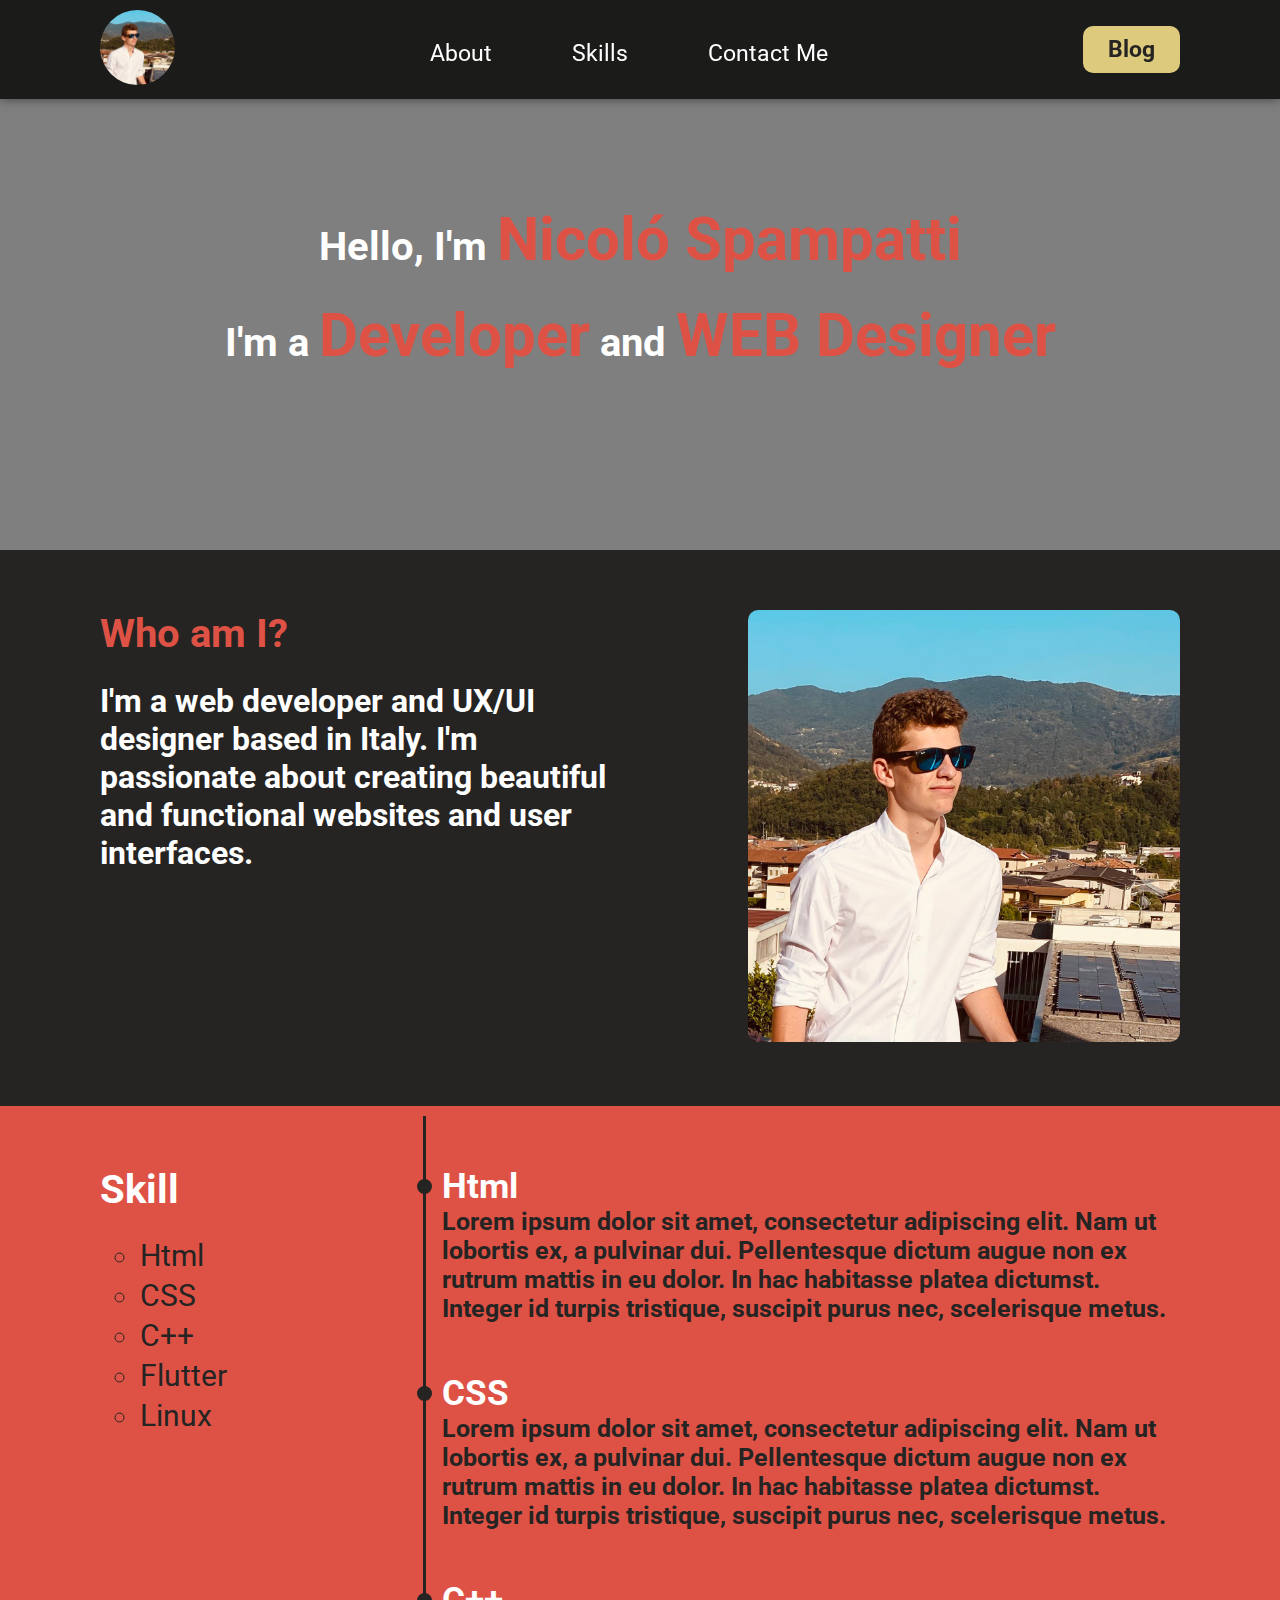
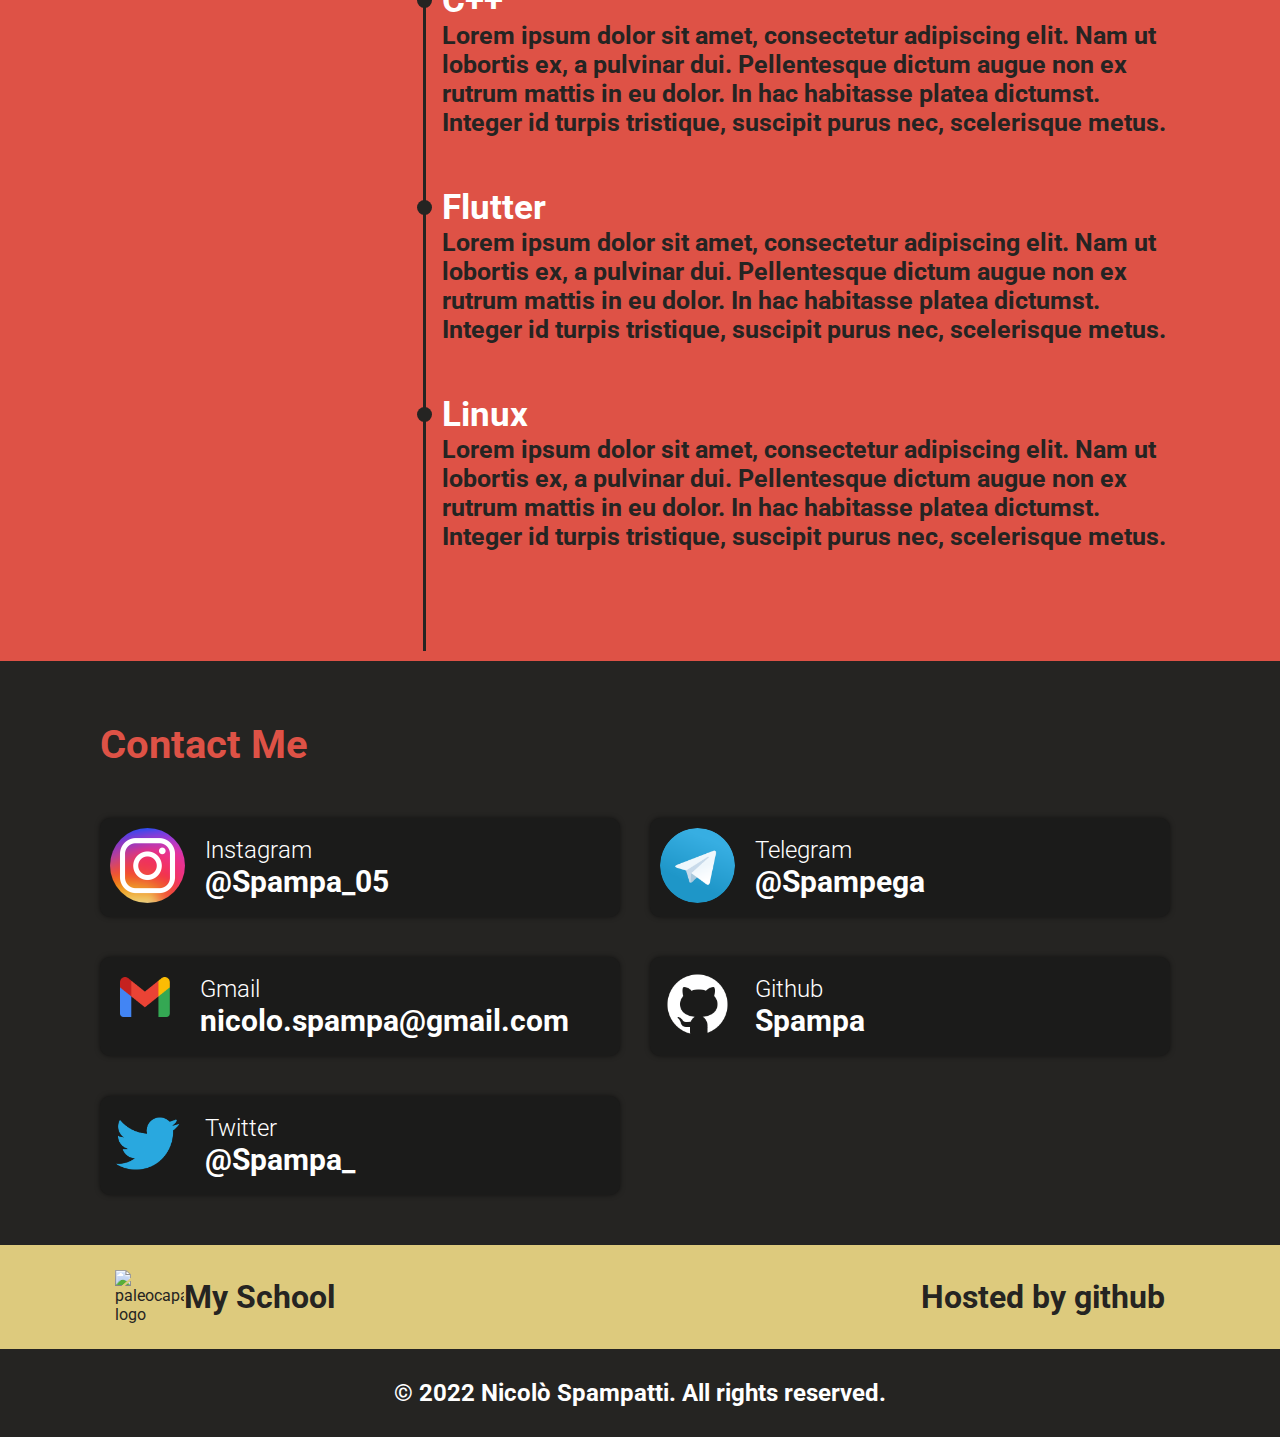
==== commit b7b8dac5: "Add files via upload" ====
--- a/index.html
+++ b/index.html
@@ -36,8 +36,9 @@
         </div>
 
         <h1 class="header-title">PORTFOLIO</h1>
+        
         <div class="menu-btn">
-            <div class="menu-btn_burger"></div>
+            <div class="menu-btn_burger"></div>  
         </div>
         <!--javascript open id to burger-->
         
@@ -94,14 +95,15 @@
                 <div class="skill-left">
                     <h1 id="skill-title">Skill</h1>
                     <ul class="skill-menu">
-                        <li><a href="">Html</a></li>
-                        <li><a href="">CSS</a></li>
-                        <li><a href="">C++</a></li>
-                        <li><a href="">Flutter</a></li>
-                        <li><a href="">Linux</a></li>
+                        <li><a href="#html">Html</a></li>
+                        <li><a href="#css">CSS</a></li>
+                        <li><a href="#cpp">C++</a></li>
+                        <li><a href="#flutter">Flutter</a></li>
+                        <li><a href="#linux">Linux</a></li>
                     </ul>
                 </div>
                 <div class="skill-right">
+                    <div class="menu-skill-anchor" id="html"></div>
                     <div class="content-skill">
                         <div class="skill-content-title">
                             <div class="circle"></div>
@@ -110,7 +112,8 @@
                         
                         <h1>Lorem ipsum dolor sit amet, consectetur adipiscing elit. Nam ut lobortis ex, a pulvinar dui. Pellentesque dictum augue non ex rutrum mattis in eu dolor. In hac habitasse platea dictumst. Integer id turpis tristique, suscipit purus nec, scelerisque metus.</h1>
                     </div>
-
+                    
+                    <div class="menu-skill-anchor" id="css"></div>
                     <div class="content-skill">
                         <div class="skill-content-title">
                             <div class="circle"></div>
@@ -120,6 +123,7 @@
                         <h1>Lorem ipsum dolor sit amet, consectetur adipiscing elit. Nam ut lobortis ex, a pulvinar dui. Pellentesque dictum augue non ex rutrum mattis in eu dolor. In hac habitasse platea dictumst. Integer id turpis tristique, suscipit purus nec, scelerisque metus.</h1>
                     </div>
 
+                    <div class="menu-skill-anchor" id="cpp"></div>
                     <div class="content-skill">
                         <div class="skill-content-title">
                             <div class="circle"></div>
@@ -129,6 +133,7 @@
                         <h1>Lorem ipsum dolor sit amet, consectetur adipiscing elit. Nam ut lobortis ex, a pulvinar dui. Pellentesque dictum augue non ex rutrum mattis in eu dolor. In hac habitasse platea dictumst. Integer id turpis tristique, suscipit purus nec, scelerisque metus.</h1>
                     </div>
 
+                    <div class="menu-skill-anchor" id="flutter"></div>
                     <div class="content-skill">
                         <div class="skill-content-title">
                             <div class="circle"></div>
@@ -138,6 +143,7 @@
                         <h1>Lorem ipsum dolor sit amet, consectetur adipiscing elit. Nam ut lobortis ex, a pulvinar dui. Pellentesque dictum augue non ex rutrum mattis in eu dolor. In hac habitasse platea dictumst. Integer id turpis tristique, suscipit purus nec, scelerisque metus.</h1>
                     </div>
 
+                    <div class="menu-skill-anchor" id="linux"></div>
                     <div class="content-skill">
                         <div class="skill-content-title">
                             <div class="circle"></div>
@@ -215,13 +221,20 @@
             
         </div>
 
-        <div class="page-content" id="yellow">
+        <div class="page-content" id="footer">
             <footer>
                 <div class="footer-line" id="yellow">
-                    <h1>My School</h1>
-                    <h1>Hosted by github</h1>
+                    <div class="school" >
+                        <img src="./assets/IMG/paleocapa.png" alt="paleocapa-logo">
+                        <a href="https://www.itispaleocapa.edu.it/" target="_blank"><h1>My School</h1></a>
+                    </div>
+                    <a href="https://github.com/Spampa/"><h1>Hosted by github</h1></a>
                 </div>
             </footer>
+        </div>
+
+        <div class="page-content" id="black">
+            <h2 class="rights">© 2022 Nicolò Spampatti. All rights reserved.</h2>
         </div>
     </div>
 
--- a/style.css
+++ b/style.css
@@ -12,6 +12,10 @@
     scroll-behavior: smooth;
 }
 
+.notScroll{
+    overflow: hidden;
+}
+
 ::-webkit-scrollbar {
     width: 12px;
 
@@ -37,11 +41,17 @@
 
 a {
     text-decoration: none;
+
 }
 
 .anchor{
     position: relative;
     top: -60px;
+}
+
+.menu-skill-anchor{
+    position: relative;
+    top: -120px;
 }
 .header {
     background-color: var(--dark-black-color);
@@ -335,12 +345,17 @@
     background-color: #0f0f0f;
 }
 
+a{
+    color: #fff;
+}
+
 #gmail{
     height: 40px;
     width: 50px;
     margin: 10px;
     margin-right: 30px;
     border-radius: 0px;
+    padding-bottom: 15px;
 }
 
 #yellow{
@@ -348,14 +363,38 @@
     color:var(--black-color);
 }
 
+#footer{
+    background-color: var(--yellow-color);
+    color:var(--black-color);
+}
+
 
 .footer-line{
     display: flex;
     justify-content: space-between;
+    align-items: center;
 }
 
 footer{
     padding: 15px;
+}
+
+.footer-line a{
+    color: var(--black-color);
+}
+
+.school{
+    display: flex;
+    align-items: center;
+}
+
+.school img{
+    width: 25%;
+}
+
+.rights{
+    margin: 20px;
+    text-align: center;
 }
 
 @media screen and (max-width: 1300px) {
@@ -475,9 +514,8 @@
     }
 
     .full-menu.open {
-
         display: block;
-        position: relative;
+        position: fixed;
         z-index: 4;
         width: 100%;
         height: 100vh;
@@ -626,12 +664,43 @@
     }
 
     .link-box{
-        width: 100%;
+        width: 97%;
         margin-bottom: 20px;
+        margin-left: 0px;
     }
 
     #mail{
         font-size: 20px;
     }
 
+    a{
+        color: #fff;
+    }
+
+    .footer-line{
+        padding: 0px;
+        margin: 0px;
+    }
+
+
+    .footer-line h1{
+        font-size: 20px;
+    }
+
+    .school{
+        width: 50%;
+    }
+
+    .school img{
+        width: 20%;
+    }
+
+    .rights{
+        font-size: 15px;
+    }
+
+    #footer{
+        padding: 0px;
+    }
+
 }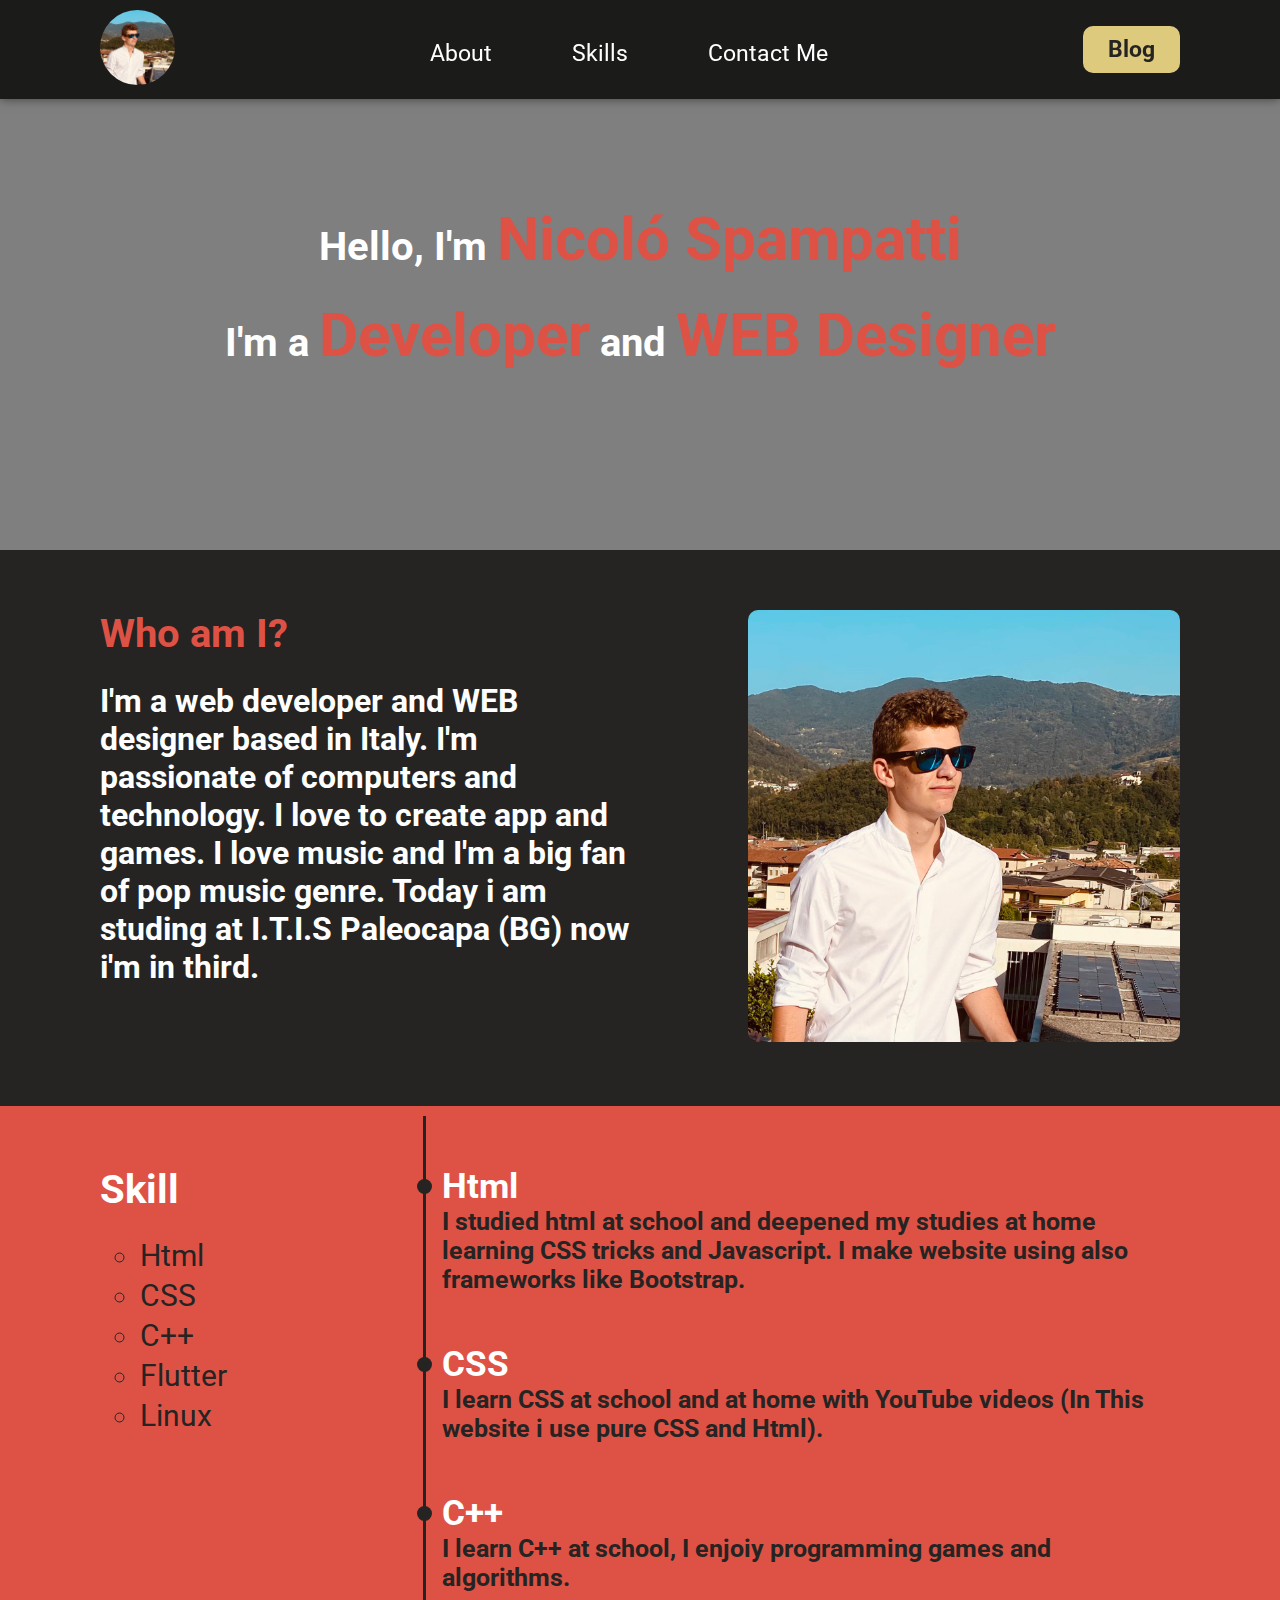
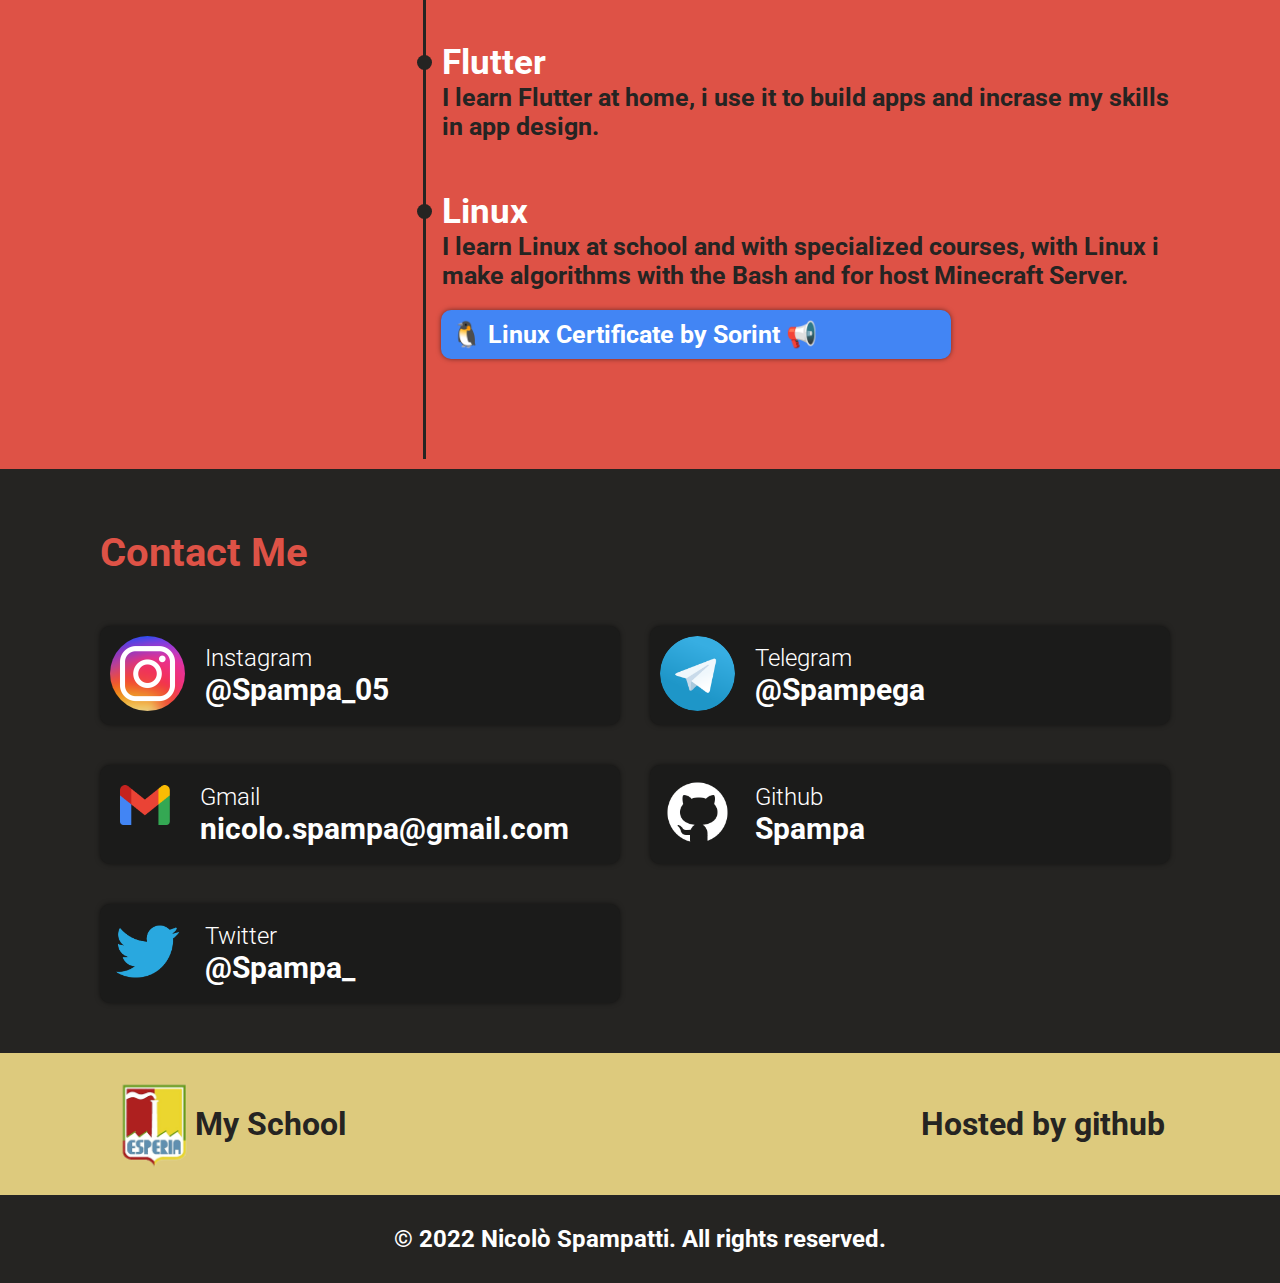
==== commit 78277b7e: "the web site is finished" ====
--- a/index.html
+++ b/index.html
@@ -4,7 +4,9 @@
     <meta charset="UTF-8">
     <meta http-equiv="X-UA-Compatible" content="IE=edge">
     <meta name="viewport" content="width=device-width, initial-scale=1.0">
-    <title>Portfolio</title>
+    <title>Portfolio Nicolò Spampatti</title>
+    <!--Favicon-->
+    <link rel="icon" type="ico" href="./assets/IMG/portfolio.ico">
 
     <!--CSS Stylesheet-->
     <link rel="stylesheet" href="./style.css">
@@ -80,7 +82,8 @@
                 <div class="about-left">
                     <h1 id="about-title">Who am I?</h1>
                     <h1 id="about-txt">
-                        I'm a web developer and UX/UI designer based in Italy. I'm passionate about creating beautiful and functional websites and user interfaces.
+                        I'm a web developer and WEB designer based in Italy. I'm passionate of computers and technology. I love to create app and games. I love music and I'm a big fan of pop music genre. 
+                        Today i am studing at I.T.I.S Paleocapa (BG) now i'm in third.
                     </h1>
                 </div>
                 <div class="about-right">
@@ -110,7 +113,7 @@
                             <h1>Html</h1>
                         </div>
                         
-                        <h1>Lorem ipsum dolor sit amet, consectetur adipiscing elit. Nam ut lobortis ex, a pulvinar dui. Pellentesque dictum augue non ex rutrum mattis in eu dolor. In hac habitasse platea dictumst. Integer id turpis tristique, suscipit purus nec, scelerisque metus.</h1>
+                        <h1>I studied html at school and deepened my studies at home learning CSS tricks and Javascript. I make website using also frameworks like Bootstrap.</h1>
                     </div>
                     
                     <div class="menu-skill-anchor" id="css"></div>
@@ -120,7 +123,7 @@
                             <h1>CSS</h1>
                         </div>
                         
-                        <h1>Lorem ipsum dolor sit amet, consectetur adipiscing elit. Nam ut lobortis ex, a pulvinar dui. Pellentesque dictum augue non ex rutrum mattis in eu dolor. In hac habitasse platea dictumst. Integer id turpis tristique, suscipit purus nec, scelerisque metus.</h1>
+                        <h1>I learn CSS at school and at home with YouTube videos (In This website i use pure CSS and Html).</h1>
                     </div>
 
                     <div class="menu-skill-anchor" id="cpp"></div>
@@ -130,7 +133,7 @@
                             <h1>C++</h1>
                         </div>
                         
-                        <h1>Lorem ipsum dolor sit amet, consectetur adipiscing elit. Nam ut lobortis ex, a pulvinar dui. Pellentesque dictum augue non ex rutrum mattis in eu dolor. In hac habitasse platea dictumst. Integer id turpis tristique, suscipit purus nec, scelerisque metus.</h1>
+                        <h1>I learn C++ at school, I enjoiy programming games and algorithms.</h1>
                     </div>
 
                     <div class="menu-skill-anchor" id="flutter"></div>
@@ -140,7 +143,7 @@
                             <h1>Flutter</h1>
                         </div>
                         
-                        <h1>Lorem ipsum dolor sit amet, consectetur adipiscing elit. Nam ut lobortis ex, a pulvinar dui. Pellentesque dictum augue non ex rutrum mattis in eu dolor. In hac habitasse platea dictumst. Integer id turpis tristique, suscipit purus nec, scelerisque metus.</h1>
+                        <h1>I learn Flutter at home, i use it to build apps and incrase my skills in app design.</h1>
                     </div>
 
                     <div class="menu-skill-anchor" id="linux"></div>
@@ -150,7 +153,10 @@
                             <h1>Linux</h1>
                         </div>
                         
-                        <h1>Lorem ipsum dolor sit amet, consectetur adipiscing elit. Nam ut lobortis ex, a pulvinar dui. Pellentesque dictum augue non ex rutrum mattis in eu dolor. In hac habitasse platea dictumst. Integer id turpis tristique, suscipit purus nec, scelerisque metus.</h1>
+                        <h1>I learn Linux at school and with specialized courses, with Linux i make algorithms with the Bash and for host Minecraft Server.</h1>
+                        <div class="certificate-container">
+                            <a href="./assets/certificate/corso_linux.pdf" target="_blank"><h1>🐧 Linux Certificate by Sorint 📢</h1></a>
+                        </div>
                     </div>
                 </div>
             </div>
--- a/style.css
+++ b/style.css
@@ -270,6 +270,22 @@
     margin-left: 16px;
 }
 
+.certificate-container h1{
+    transition: 300ms;
+    margin: 20px 15px;
+    padding: 10px;
+    background-color: var(--blue-color);
+    border-radius: 10px;
+    box-shadow: 0px 0px 5px rgba(0, 0, 0, 0.5);
+    width: 65%;
+}
+
+.certificate-container h1:hover{
+    transition: 300ms;
+    background-color: #5f98f3;
+}
+
+
 .skill-content-title {
     display: flex;
     align-items: center;
@@ -396,6 +412,8 @@
     margin: 20px;
     text-align: center;
 }
+
+
 
 @media screen and (max-width: 1300px) {
     .header-content {
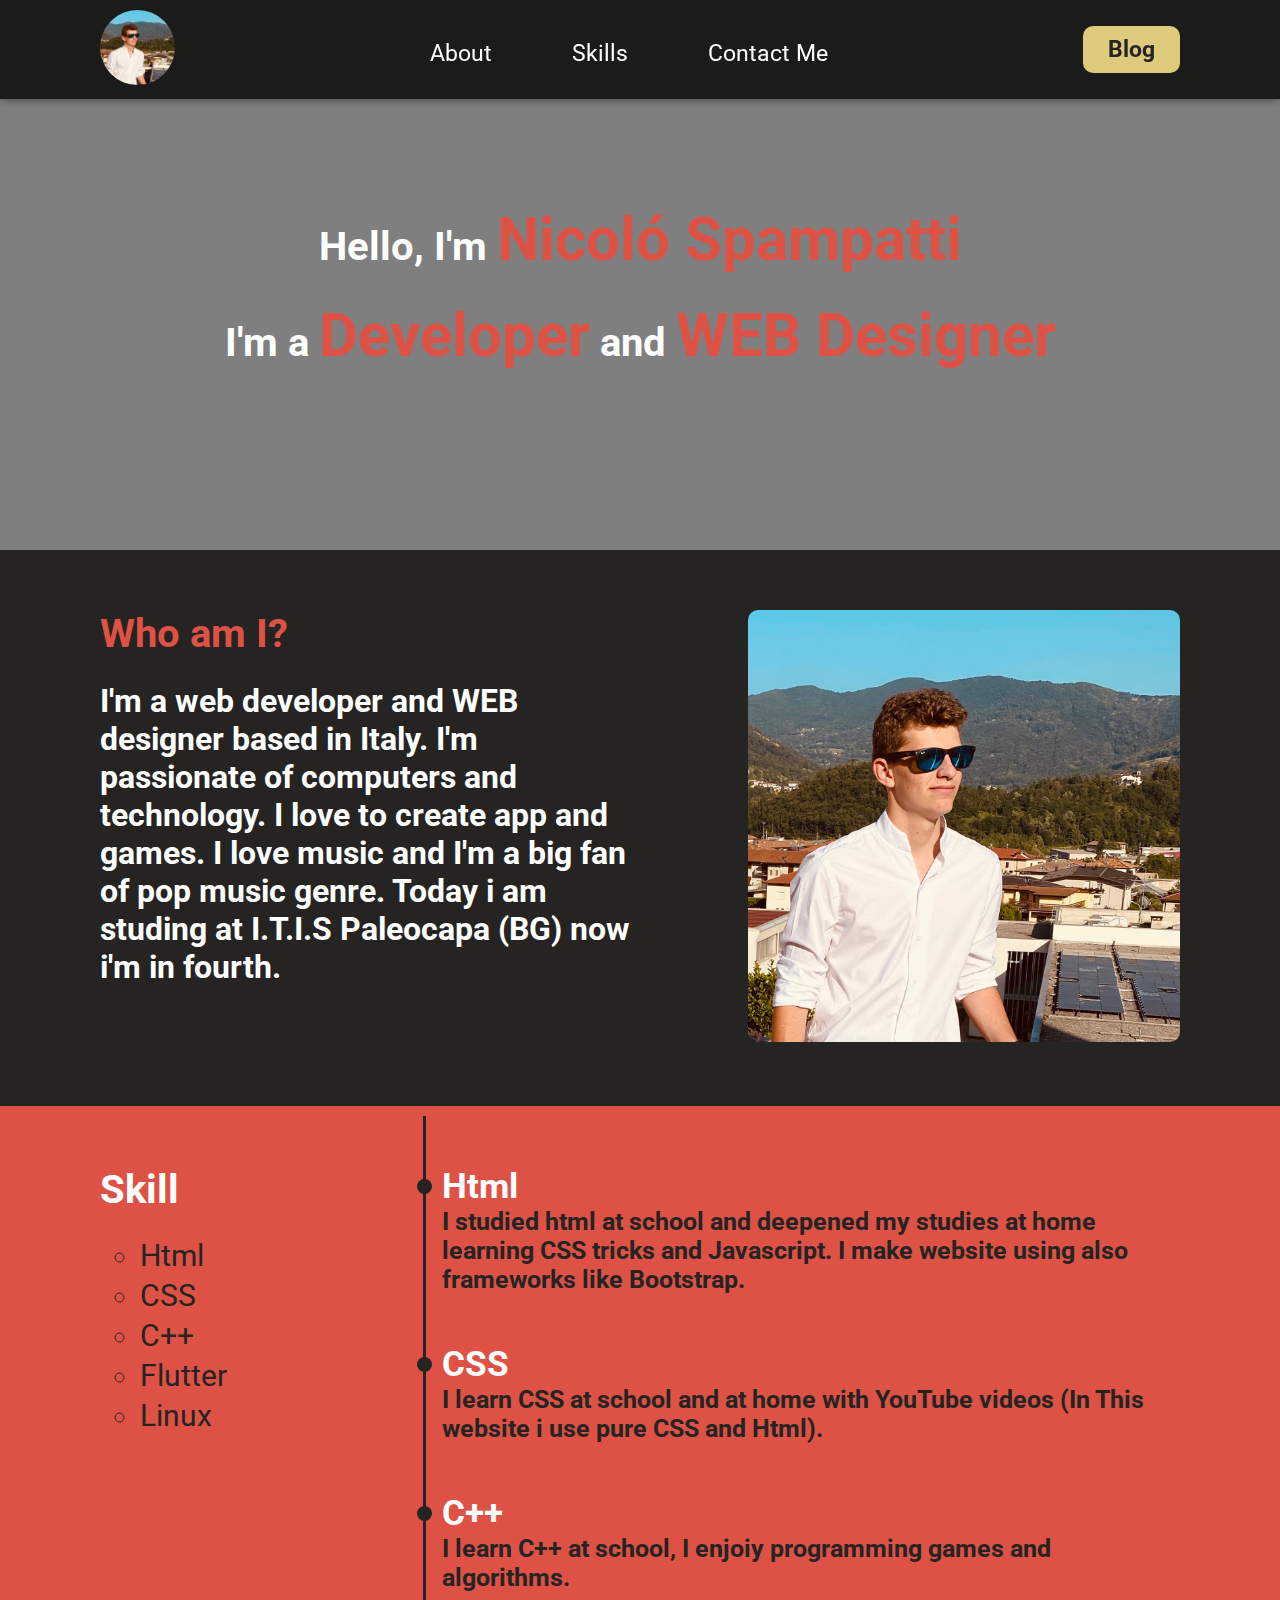
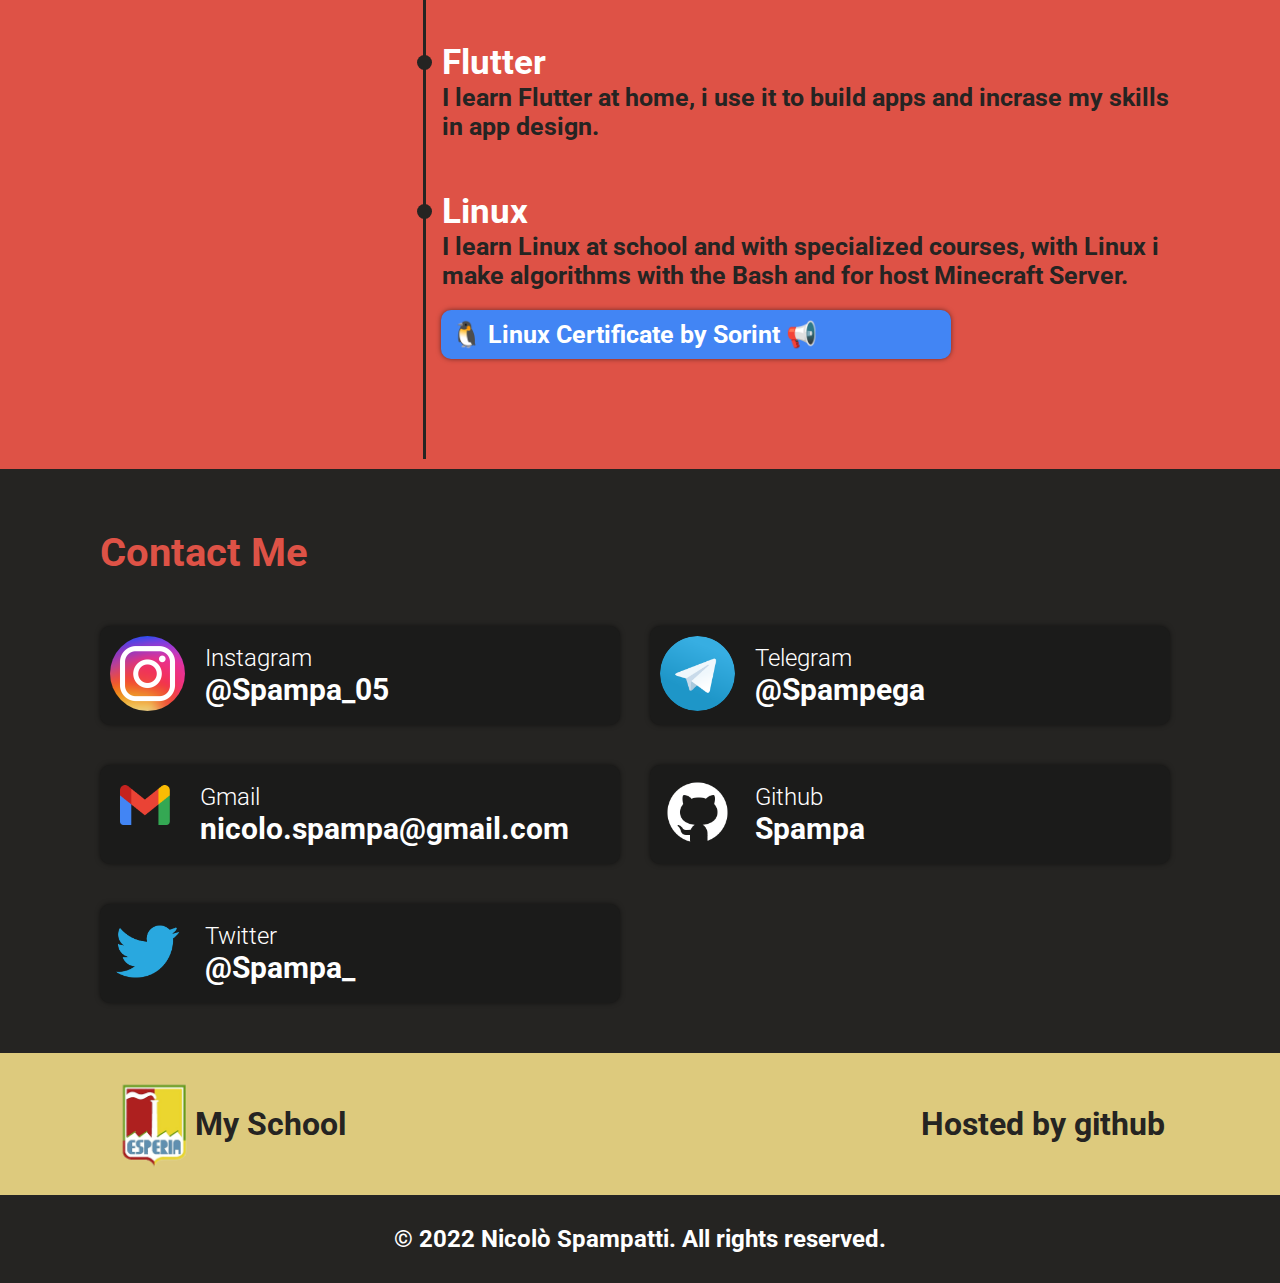
==== commit c582add3: "Update index.html" ====
--- a/index.html
+++ b/index.html
@@ -32,7 +32,7 @@
                 <h1><a href="#contact-anchor">Contact Me</a></h1>
             </div>
             <div class="header-btn">
-                <a href="">Blog</a>
+                <a href="./blog/home.html">Blog</a>
             </div>
             
         </div>
@@ -46,7 +46,6 @@
         
         
 
-        </div>
     </div>
 
     <!--Burger responsive-->
@@ -55,7 +54,7 @@
             <h1><a href="#about-anchor">About</a></h1>
             <h1><a href="#skill-anchor">Skills</a></h1>
             <h1><a href="#contact-anchor">Contact Me</a></h1>
-            <h1><a href="">Blog</a></h1>
+            <h1><a href="./blog/home.html">Blog</a></h1>
         </div>
     </div>
 
@@ -83,7 +82,7 @@
                     <h1 id="about-title">Who am I?</h1>
                     <h1 id="about-txt">
                         I'm a web developer and WEB designer based in Italy. I'm passionate of computers and technology. I love to create app and games. I love music and I'm a big fan of pop music genre. 
-                        Today i am studing at I.T.I.S Paleocapa (BG) now i'm in third.
+                        Today i am studing at I.T.I.S Paleocapa (BG) now i'm in fourth.
                     </h1>
                 </div>
                 <div class="about-right">
--- a/style.css
+++ b/style.css
@@ -85,8 +85,12 @@
     margin: 0px 40px;
 }
 
-.header-link a:hover {
+.header-link a:hover{
     border-bottom: 3px solid var(--red-color);
+}
+
+#link-active{
+    border-bottom: 3px solid var(--yellow-color);
 }
 
 .header-logo img {
@@ -197,6 +201,11 @@
     color: #fff;
 }
 
+#white{
+    background-color: var(--white-color);
+    color: var(--black-color);
+}
+
 .about {
     padding: 50px 0px;
     display: flex;
@@ -409,7 +418,7 @@
 }
 
 .rights{
-    margin: 20px;
+    padding: 20px;
     text-align: center;
 }
 
